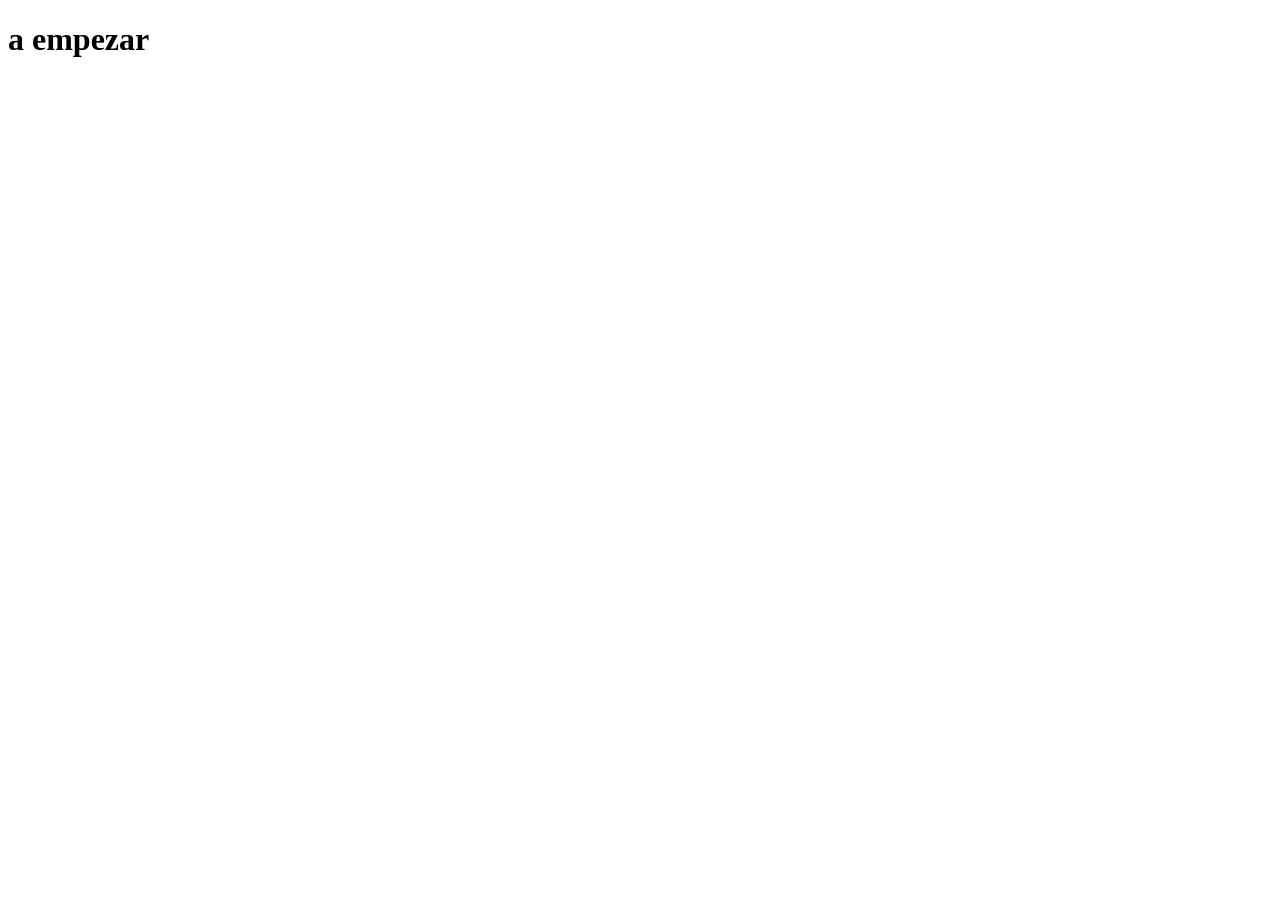
==== assets/index.html @ 40831f69 "first commit" ====
<!DOCTYPE html>
<html lang="en">
<head>
    <meta charset="UTF-8">
    <meta name="viewport" content="width=device-width, initial-scale=1.0">
    <title>pizzapolis bendita</title>
    <link rel="stylesheet" href="css/style.css">
</head>
<body>
    <h1>a empezar</h1>
    
</body>
</html>
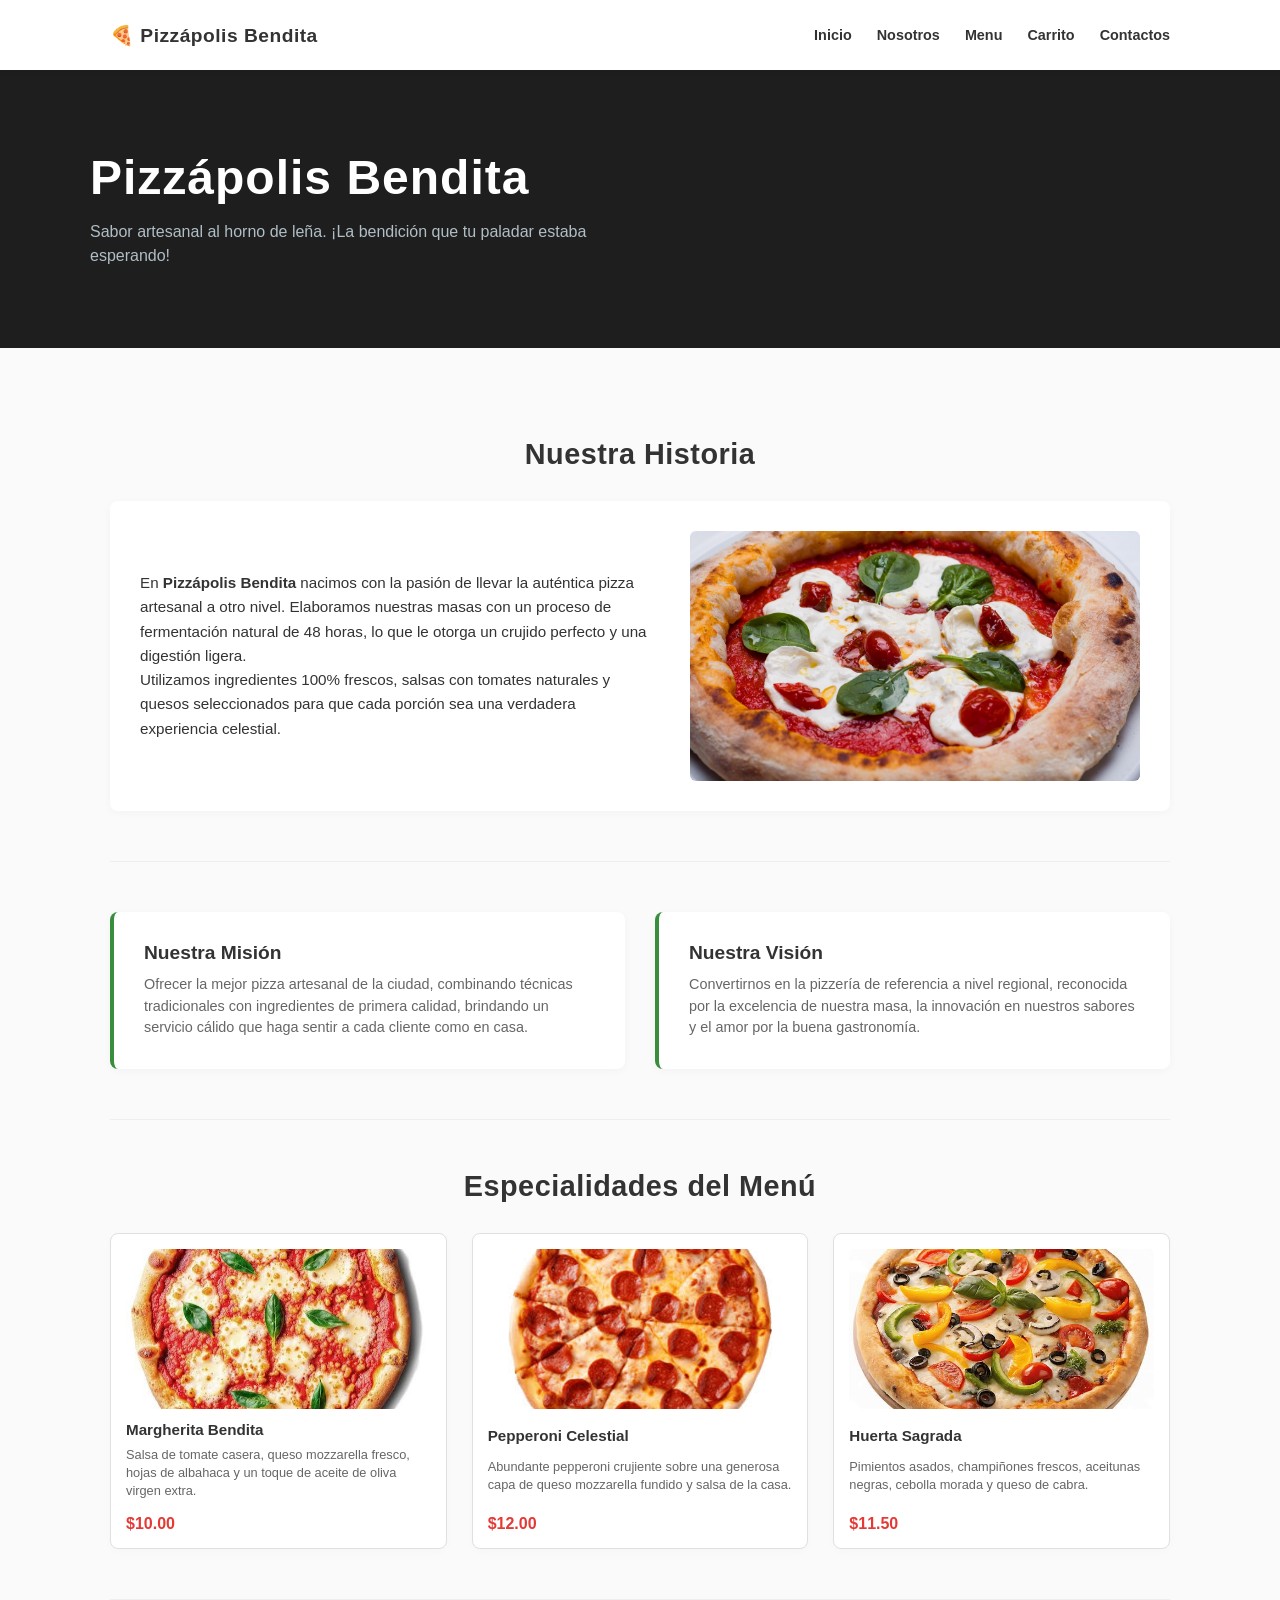
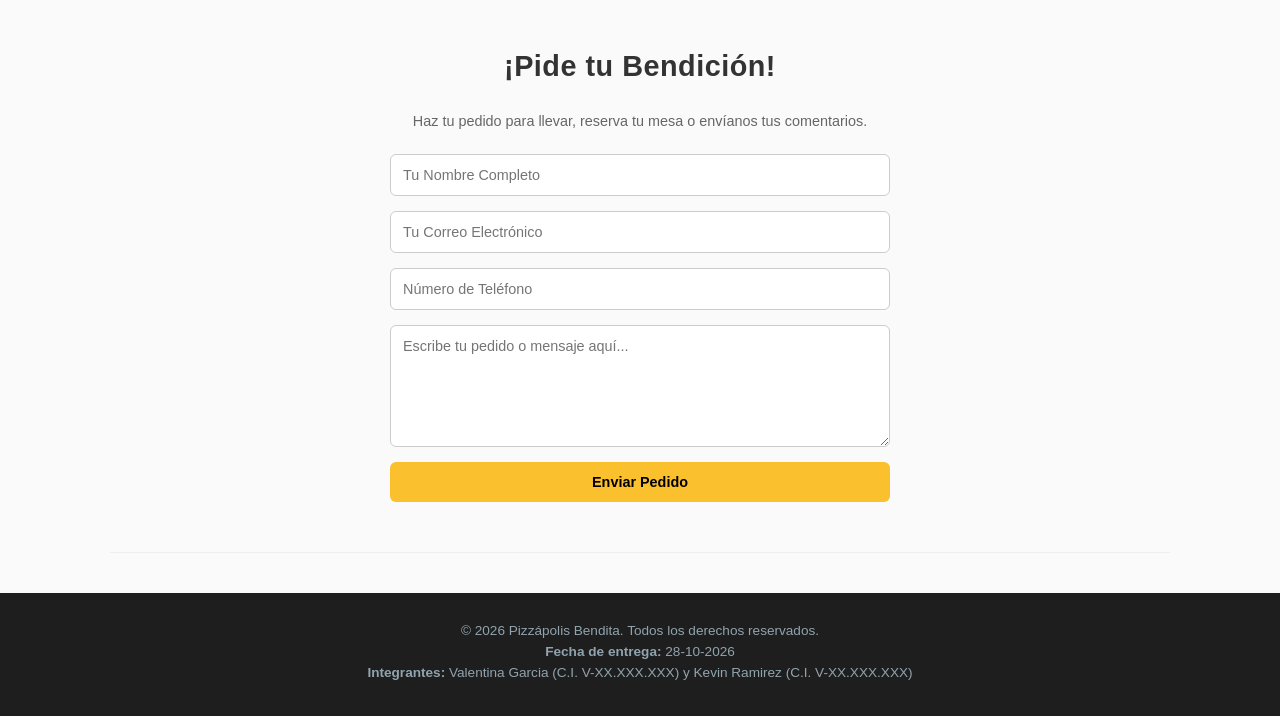
==== commit 0bd7d37d: "nuevos cambios" ====
--- a/assets/index.html
+++ b/assets/index.html
@@ -1,13 +1,111 @@
 <!DOCTYPE html>
-<html lang="en">
+<html lang="es">
 <head>
     <meta charset="UTF-8">
     <meta name="viewport" content="width=device-width, initial-scale=1.0">
-    <title>pizzapolis bendita</title>
+    <title>Pizzápolis Bendita</title>
     <link rel="stylesheet" href="css/style.css">
 </head>
 <body>
-    <h1>a empezar</h1>
-    
+
+    <!--Barra de Navegacion -->
+   <nav class="navbar">
+    <div class="contenedor-navbar">
+        <a href="#" class="logo">🍕 Pizzápolis Bendita </a>
+        <ul class="links-nav">
+            <li><a href="inicio">inicio</a></li>
+            <li><a href="nosotros">Nosotros</a></li>
+            <li><a href="menu">Menu</a></li>
+            <li><a href="carrito">carrito</a></li>
+            <li><a href="contactos">Contactos</a></li>
+        </ul>
+    </div>
+   </nav>
+
+   <!--cabecera-->
+   <header id="inicio" class="header">
+    <div class="contenido-heder">
+        <h1>Pizzápolis Bendita</h1>
+        <p>Sabor artesanal al horno de leña. ¡La bendición que tu paladar estaba esperando!</p>
+    </div>
+   </header>
+
+   <!-- Contenido Principal -->
+    <main class="contenedor-main">
+
+        <!-- 3) Sección Acerca de (Información de la empresa) -->
+        <section id="nosotros" class="seccion-nosotros">
+            <h2>Nuestra Historia</h2>
+            <div class="bloque-nosotros">
+                <div class="texto-nosotros">
+                    <p>En <strong>Pizzápolis Bendita</strong> nacimos con la pasión de llevar la auténtica pizza artesanal a otro nivel. Elaboramos nuestras masas con un proceso de fermentación natural de 48 horas, lo que le otorga un crujido perfecto y una digestión ligera.</p>
+                    <p>Utilizamos ingredientes 100% frescos, salsas con tomates naturales y quesos seleccionados para que cada porción sea una verdadera experiencia celestial.</p>
+                </div>
+                <img src="img/Pizza completa.jpeg" alt="Horno artesanal de Pizzápolis Bendita">
+            </div>
+        </section>
+
+        <!-- 4) Sección Visión y Misión -->
+        <section id="mision-vision" class="seccion-mision-vision">
+            <div class="mision">
+                <h3>Nuestra Misión</h3>
+                <p>Ofrecer la mejor pizza artesanal de la ciudad, combinando técnicas tradicionales con ingredientes de primera calidad, brindando un servicio cálido que haga sentir a cada cliente como en casa.</p>
+            </div>
+            <div class="vision">
+                <h3>Nuestra Visión</h3>
+                <p>Convertirnos en la pizzería de referencia a nivel regional, reconocida por la excelencia de nuestra masa, la innovación en nuestros sabores y el amor por la buena gastronomía.</p>
+            </div>
+        </section>
+
+        <!-- 5) Sección de Servicios / Productos (Menú) -->
+        <section id="menu" class="seccion-servicios">
+            <h2>Especialidades del Menú</h2>
+            <div class="grid-servicios">
+                <div class="servicio">
+                    <img src="img/margarita.jpg" alt="Pizza Margarita Bendita">
+                    <h4>Margherita Bendita</h4>
+                    <p>Salsa de tomate casera, queso mozzarella fresco, hojas de albahaca y un toque de aceite de oliva virgen extra.</p>
+                    <span class="precio">$10.00</span>
+                </div>
+                <div class="servicio">
+                    <img src="img/peperoni.jpg" alt="Pizza Pepperoni Celestial">
+                    <h4>Pepperoni Celestial</h4>
+                    <p>Abundante pepperoni crujiente sobre una generosa capa de queso mozzarella fundido y salsa de la casa.</p>
+                    <span class="precio">$12.00</span>
+                </div>
+                <div class="servicio">
+                    <img src="img/vegetariana.jpg" alt="Pizza Huerta Sagrada">
+                    <h4>Huerta Sagrada</h4>
+                    <p>Pimientos asados, champiñones frescos, aceitunas negras, cebolla morada y queso de cabra.</p>
+                    <span class="precio">$11.50</span>
+                </div>
+            </div>
+        </section>
+
+        <!-- 6) Apartado de Contacto -->
+        <section id="contacto" class="seccion-contacto">
+            <h2>¡Pide tu Bendición!</h2>
+            <p>Haz tu pedido para llevar, reserva tu mesa o envíanos tus comentarios.</p>
+            <form>
+                <input type="text" placeholder="Tu Nombre Completo" required>
+                <input type="email" placeholder="Tu Correo Electrónico" required>
+                <input type="tel" placeholder="Número de Teléfono" required>
+                <textarea placeholder="Escribe tu pedido o mensaje aquí..." rows="6" required></textarea>
+                <button type="submit" class="boton">Enviar Pedido</button>
+            </form>
+        </section>
+
+    </main>
+
+    <!-- 7) Pie de Página -->
+    <footer class="pie-pagina">
+        <div class="contenedor">
+            <p>&copy; 2026 Pizzápolis Bendita. Todos los derechos reservados.</p>
+            <p><strong>Fecha de entrega:</strong> 28-10-2026</p>
+            <p><strong>Integrantes:</strong> Valentina Garcia (C.I. V-XX.XXX.XXX) y Kevin Ramirez (C.I. V-XX.XXX.XXX)</p>
+        </div>
+    </footer>
+
+
 </body>
-</html>+</html>
--- a/assets/css/style.css
+++ b/assets/css/style.css
@@ -0,0 +1,356 @@
+/* ==========================================
+   1. VARIABLES Y CONFIGURACIÓN GLOBAL
+   ========================================== */
+:root {
+    --leafy-green: #388E3C;      /* Verde vibrante para detalles/botones */
+    --vibrant-red: #E53935;      /* Rojo tomate estilo pizza */
+    --yellow-bell: #FBC02D;      /* Amarillo dorado / pimiento */
+    --slate-grey: #607D8B;       /* Gris pizarra para textos secundarios o fondos */
+    --bg-dark: #1E1E1E;          /* Fondo oscuro del header */
+    --text-color: #333333;       /* Color de texto general */
+    --font-family: 'Segoe UI', Tahoma, Geneva, Verdana, sans-serif;
+}
+
+/* Reseteo general para eliminar márgenes por defecto y uninear tamaños */
+* {
+    margin: 0;
+    padding: 0;
+    box-sizing: border-box;
+}
+
+html {
+    scroll-behavior: smooth; /* Hace que al hacer clic en el menú baje de forma suave */
+    font-family: var(--font-family);
+    color: var(--text-color);
+    background-color: #FAFAFA;
+}
+
+/* Contenedor genérico para centrar el contenido de la página */
+.contenedor {
+    max-width: 1100px;
+    margin: 0 auto;
+    padding: 0 20px;
+}
+
+a {
+    text-decoration: none;
+    color: inherit;
+}
+
+ul {
+    list-style: none;
+}
+
+/* ==========================================
+   2. BARRA DE NAVEGACIÓN (NAVBAR)
+   ========================================== */
+.navbar {
+    background-color: #FFFFFF;
+    height: 70px;
+    position: fixed; /* Mantiene la barra fija arriba al hacer scroll */
+    top: 0;
+    width: 100%;
+    z-index: 1000;
+    box-shadow: 0 2px 5px rgba(0,0,0,0.05);
+    display: flex;
+    align-items: center;
+}
+
+.contenedor-navbar {
+    display: flex;
+    justify-content: space-between;
+    align-items: center;
+    width: 100%;
+    max-width: 1100px;
+    margin: 0 auto;
+    padding: 0 20px;
+}
+
+.logo {
+    font-size: 1.2rem;
+    font-weight: 800;
+    color: var(--text-color);
+    letter-spacing: 0.5px;
+}
+
+.links-nav {
+    display: flex;
+    gap: 25px;
+    font-size: 0.9rem;
+    font-weight: 600;
+    text-transform: capitalize;
+}
+
+.links-nav a:hover {
+    color: var(--vibrant-red); /* Cambia de color al pasar el mouse */
+    transition: color 0.3s ease;
+}
+
+
+/* ==========================================
+   3. CABECERA (HEADER / HERO SECTION)
+   ========================================== */
+.header {
+    background-color: var(--bg-dark); /* Fondo oscuro elegante como en la referencia */
+    color: #FFFFFF;
+    margin-top: 70px; /* Espacio para que no lo tape el navbar fijo */
+    padding: 80px 20px;
+    text-align: left;
+}
+
+.contenido-heder {
+    max-width: 1100px;
+    margin: 0 auto;
+}
+
+.header h1 {
+    font-size: 3rem;
+    font-weight: 800;
+    margin-bottom: 15px;
+    letter-spacing: 1px;
+}
+
+.header p {
+    font-size: 1rem;
+    color: #B0BEC5;
+    max-width: 500px;
+    line-height: 1.5;
+}
+
+
+/* ==========================================
+   4. CONTENIDO PRINCIPAL Y SECCIONES
+   ========================================== */
+.contenedor-main {
+    max-width: 1100px;
+    margin: 0 auto;
+    padding: 40px 20px;
+}
+
+section {
+    padding: 50px 0;
+    border-bottom: 1px solid #EEEEEE;
+}
+
+h2 {
+    font-size: 1.8rem;
+    font-weight: 800;
+    text-align: center;
+    margin-bottom: 30px;
+    color: var(--text-color);
+    letter-spacing: 0.5px;
+}
+
+
+/* --- Sección Nosotros --- */
+.bloque-nosotros {
+    display: flex;
+    align-items: center;
+    gap: 40px;
+    background: #FFFFFF;
+    padding: 30px;
+    border-radius: 8px;
+    box-shadow: 0 2px 10px rgba(0,0,0,0.03);
+}
+
+.texto-nosotros {
+    flex: 1;
+    font-size: 0.95rem;
+    line-height: 1.6;
+}
+
+.bloque-nosotros img {
+    flex: 1;
+    max-width: 450px;
+    height: 250px;
+    object-fit: cover;
+    border-radius: 6px;
+}
+
+
+/* --- Sección Misión y Visión --- */
+.seccion-mision-vision {
+    display: flex;
+    gap: 30px;
+}
+
+.mision, .vision {
+    flex: 1;
+    background-color: #FFFFFF;
+    padding: 30px;
+    border-radius: 8px;
+    border-left: 4px solid var(--leafy-green); /* Línea verde decorativa al lado */
+    box-shadow: 0 2px 10px rgba(0,0,0,0.03);
+}
+
+.mision h3, .vision h3 {
+    font-size: 1.2rem;
+    margin-bottom: 10px;
+    color: var(--text-color);
+}
+
+.mision p, .vision p {
+    font-size: 0.9rem;
+    color: #666666;
+    line-height: 1.5;
+}
+
+
+/* ==========================================
+   5. SECCIÓN DE SERVICIOS / MENÚ (TARJETAS)
+   ========================================== */
+.grid-servicios {
+    display: grid;
+    grid-template-columns: repeat(3, 1fr); /* Crea 3 columnas iguales */
+    gap: 25px;
+}
+
+.servicio {
+    background-color: #FFFFFF;
+    border: 1px solid #E0E0E0;
+    border-radius: 8px;
+    padding: 15px;
+    text-align: left;
+    display: flex;
+    flex-direction: column;
+    justify-content: space-between;
+    box-shadow: 0 2px 8px rgba(0,0,0,0.02);
+}
+
+.servicio img {
+    width: 100%;
+    height: 160px;
+    object-fit: cover;
+    border-radius: 6px;
+    margin-bottom: 12px;
+}
+
+.servicio h4 {
+    font-size: 0.95rem;
+    font-weight: 700;
+    margin-bottom: 8px;
+}
+
+.servicio p {
+    font-size: 0.8rem;
+    color: #666;
+    margin-bottom: 15px;
+    line-height: 1.4;
+}
+
+.precio {
+    font-size: 1rem;
+    font-weight: 800;
+    color: var(--vibrant-red);
+}
+
+
+/* ==========================================
+   6. APARTADO DE CONTACTO (FORMULARIO)
+   ========================================== */
+.seccion-contacto {
+    text-align: center;
+}
+
+.seccion-contacto p {
+    font-size: 0.9rem;
+    color: #666;
+    margin-bottom: 25px;
+}
+
+.seccion-contacto form {
+    max-width: 500px;
+    margin: 0 auto;
+    display: flex;
+    flex-direction: column;
+    gap: 15px;
+}
+
+.seccion-contacto input,
+.seccion-contacto textarea {
+    padding: 12px;
+    border: 1px solid #CCCCCC;
+    border-radius: 6px;
+    font-family: inherit;
+    font-size: 0.9rem;
+}
+
+.seccion-contacto input:focus,
+.seccion-contacto textarea:focus {
+    outline: none;
+    border-color: var(--yellow-bell); /* Resalta el borde al hacer clic */
+}
+
+/* Botón con estilo de la paleta (Amarillo Pimiento) */
+.boton {
+    background-color: var(--yellow-bell);
+    color: #000000;
+    padding: 12px;
+    border: none;
+    border-radius: 6px;
+    font-weight: 700;
+    font-size: 0.9rem;
+    cursor: pointer;
+    transition: opacity 0.2s ease;
+}
+
+.boton:hover {
+    opacity: 0.85;
+}
+
+
+/* ==========================================
+   7. PIE DE PÁGINA (FOOTER)
+   ========================================== */
+.pie-pagina {
+    background-color: var(--bg-dark);
+    color: #90A4AE;
+    text-align: center;
+    padding: 30px 20px;
+    font-size: 0.85rem;
+}
+
+.pie-pagina p {
+    margin-bottom: 6px;
+}
+
+
+/* ==========================================
+   8. DISEÑO RESPONSIVO (MEDIA QUERIES)
+   ========================================== */
+
+/* Para tablets y pantallas medianas (menor a 900px) */
+@media (max-width: 900px) {
+    .bloque-nosotros {
+        flex-direction: column;
+        text-align: center;
+    }
+
+    .bloque-nosotros img {
+        width: 100%;
+        max-width: 100%;
+    }
+
+    .seccion-mision-vision {
+        flex-direction: column;
+    }
+
+    .grid-servicios {
+        grid-template-columns: repeat(2, 1fr); /* Pasa de 3 a 2 columnas en el menú */
+    }
+}
+
+/* Para teléfonos móviles (menor a 600px) */
+@media (max-width: 600px) {
+    .links-nav {
+        display: none; /* Oculta los enlaces en pantallas muy pequeñas para mantener limpieza */
+    }
+
+    .header h1 {
+        font-size: 2.2rem;
+    }
+
+    .grid-servicios {
+        grid-template-columns: 1fr; /* Pasa el menú a 1 sola columna vertical */
+    }
+}
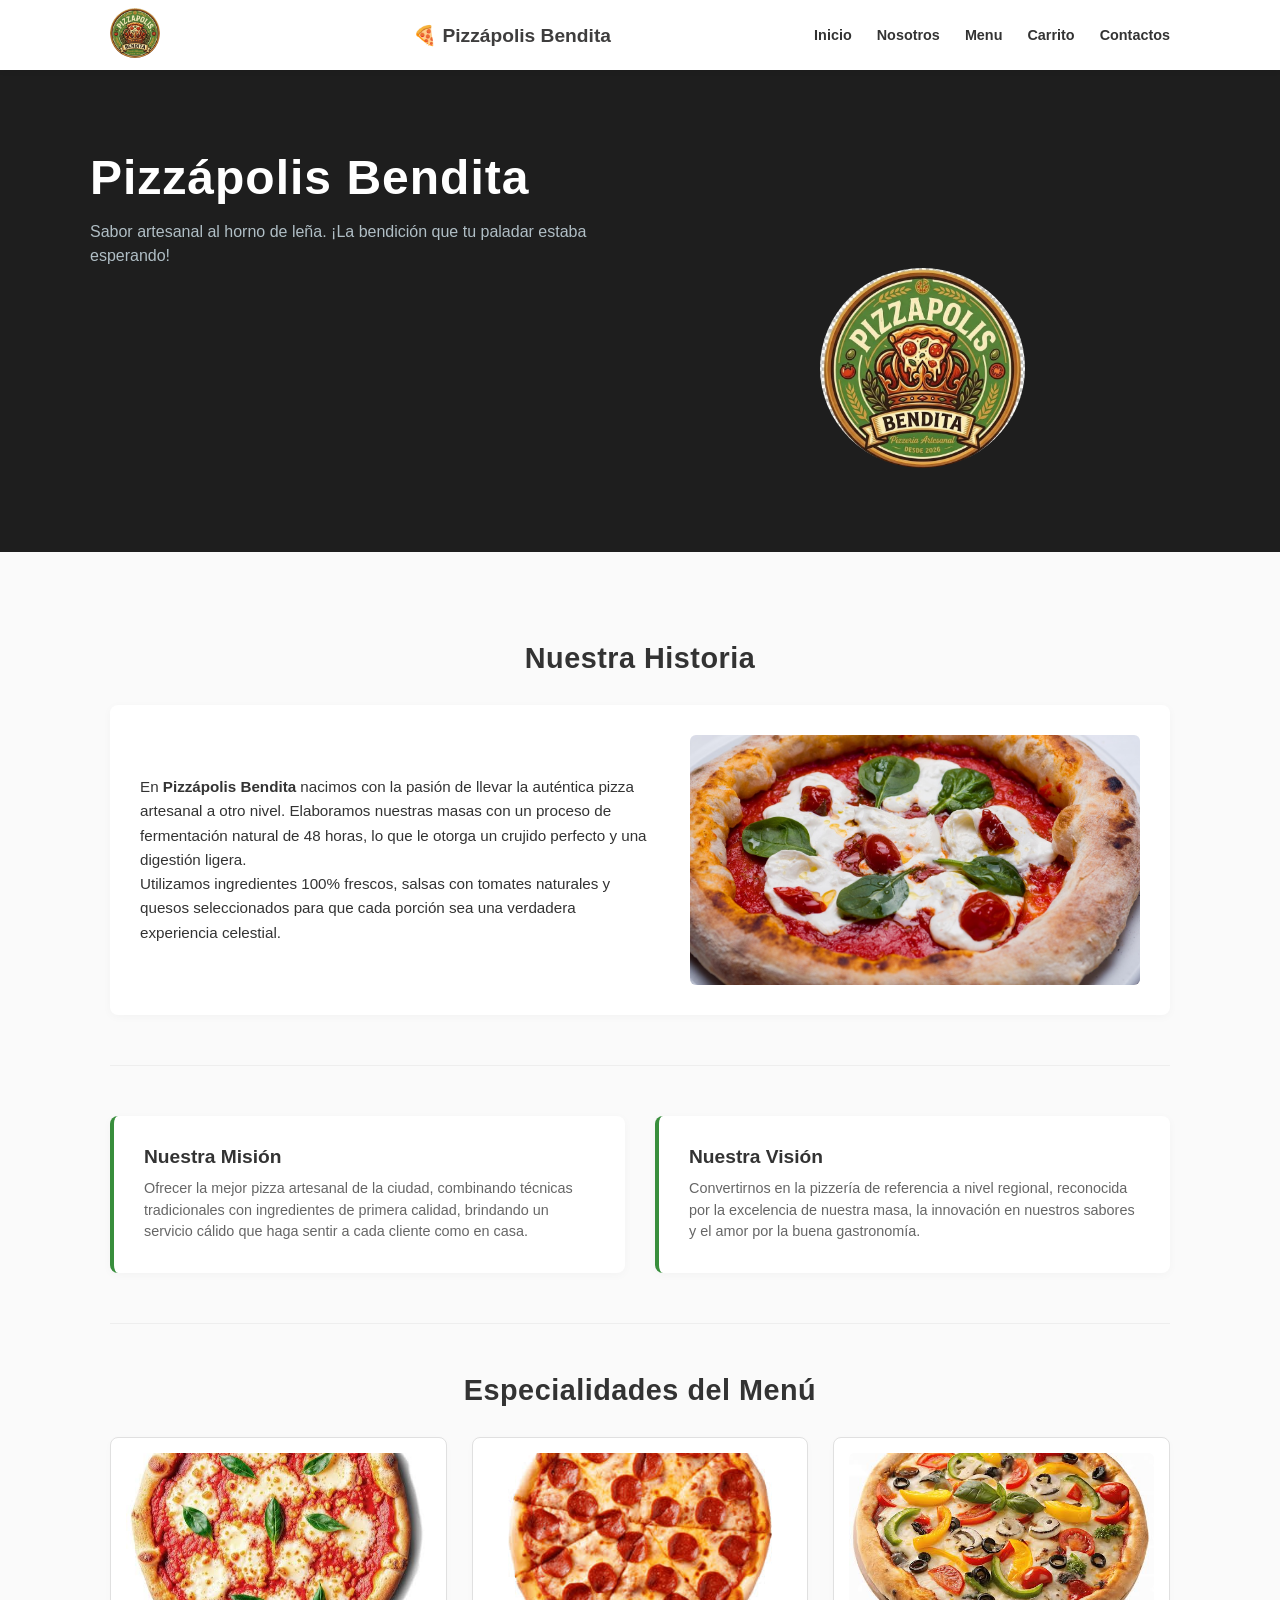
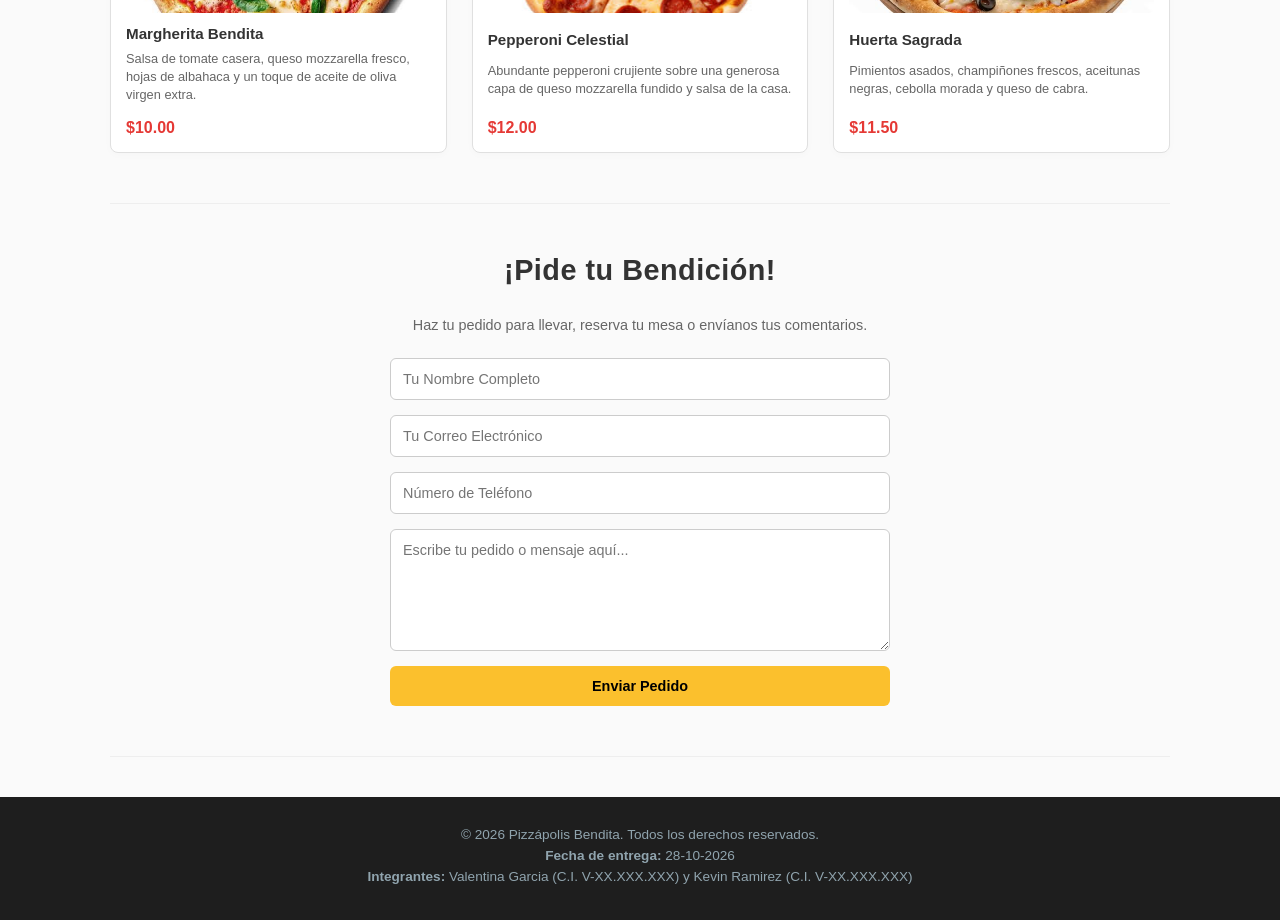
==== commit cd7fc3b7: "logos" ====
--- a/assets/index.html
+++ b/assets/index.html
@@ -11,7 +11,10 @@
     <!--Barra de Navegacion -->
    <nav class="navbar">
     <div class="contenedor-navbar">
-        <a href="#" class="logo">🍕 Pizzápolis Bendita </a>
+        <a href="index.html" class="logoimg">
+            <img src="img/logo.jpeg" alt="logo">
+        </a>
+        <span class="brand-title">🍕 Pizzápolis Bendita </span>
         <ul class="links-nav">
             <li><a href="inicio">inicio</a></li>
             <li><a href="nosotros">Nosotros</a></li>
@@ -27,6 +30,9 @@
     <div class="contenido-heder">
         <h1>Pizzápolis Bendita</h1>
         <p>Sabor artesanal al horno de leña. ¡La bendición que tu paladar estaba esperando!</p>
+    </div>
+    <div class="logo-header">
+        <img src="img/logo.jpeg" alt="logo">
     </div>
    </header>
 
--- a/assets/css/style.css
+++ b/assets/css/style.css
@@ -37,6 +37,10 @@
     color: inherit;
 }
 
+a:hover {
+    transform: scale(1.1);
+}
+
 ul {
     list-style: none;
 }
@@ -54,6 +58,24 @@
     box-shadow: 0 2px 5px rgba(0,0,0,0.05);
     display: flex;
     align-items: center;
+    gap: 8px;
+    padding: 10px 20px;
+    justify-content: flex-start;
+}
+
+.logoimg img {
+    width: 50px;
+    height: 50px;
+    object-fit: cover;
+    border-radius: 50%;
+}
+
+.brand-title {
+    color: rgb(62, 61, 61);
+    font-family: sans-serif;
+    font-size: 1.2rem;
+    font-weight: bold;
+    margin-left: 50px;
 }
 
 .contenedor-navbar {
@@ -67,6 +89,7 @@
 }
 
 .logo {
+
     font-size: 1.2rem;
     font-weight: 800;
     color: var(--text-color);
@@ -84,6 +107,7 @@
 .links-nav a:hover {
     color: var(--vibrant-red); /* Cambia de color al pasar el mouse */
     transition: color 0.3s ease;
+    transform: scale(1.1);
 }
 
 
@@ -115,6 +139,16 @@
     color: #B0BEC5;
     max-width: 500px;
     line-height: 1.5;
+}
+
+.logo-header img {
+        flex: 1;
+    max-width: 450px;
+    height: 200px;
+    object-fit: cover;
+    border-radius: 50%;
+    margin-left: 800px;
+    
 }
 
 
@@ -153,6 +187,10 @@
     box-shadow: 0 2px 10px rgba(0,0,0,0.03);
 }
 
+.bloque-nosotros:hover {
+    transform: scale(1.1);
+}
+
 .texto-nosotros {
     flex: 1;
     font-size: 0.95rem;
@@ -172,6 +210,12 @@
 .seccion-mision-vision {
     display: flex;
     gap: 30px;
+}
+.mision:hover {
+    transform: scale(1.1);
+}
+.vision:hover{
+    transform: scale(1.1);
 }
 
 .mision, .vision {
@@ -217,6 +261,9 @@
     box-shadow: 0 2px 8px rgba(0,0,0,0.02);
 }
 
+.servicio:hover {
+    transform: scale(1.1);
+}
 .servicio img {
     width: 100%;
     height: 160px;
@@ -296,6 +343,7 @@
 
 .boton:hover {
     opacity: 0.85;
+    transform: scale(1.1);
 }
 
 
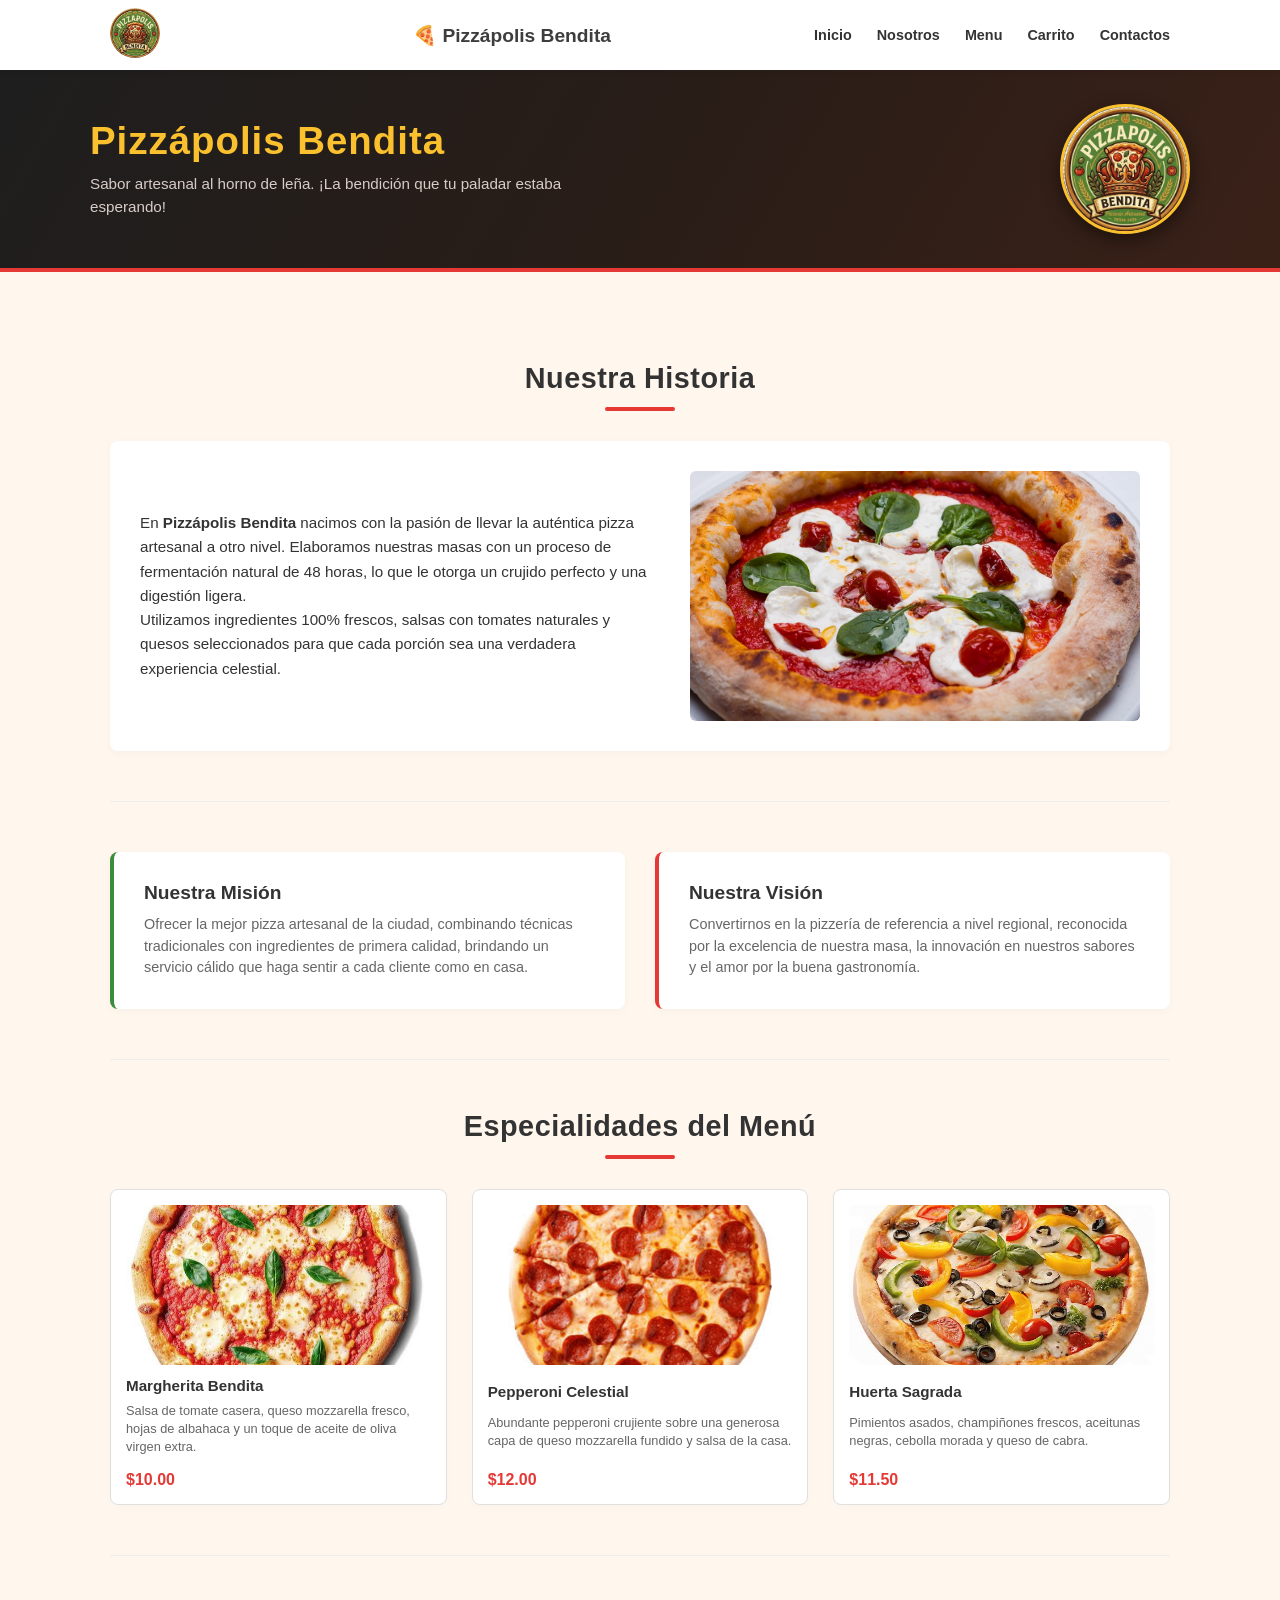
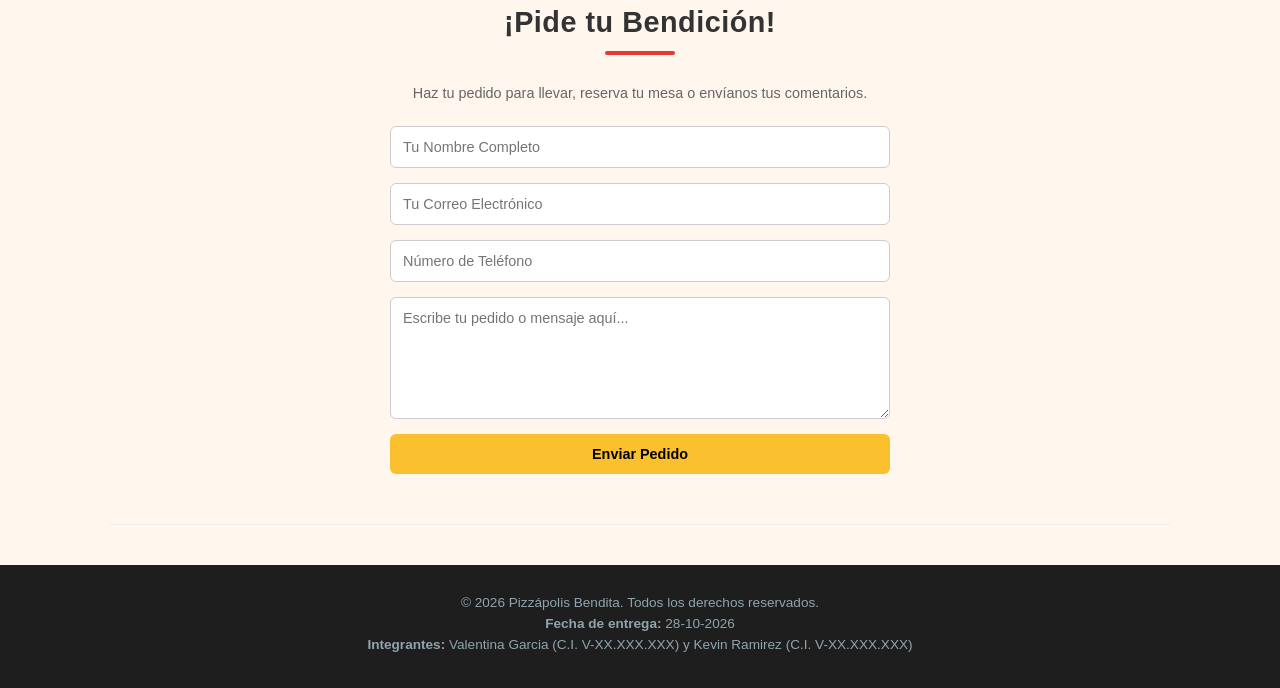
==== commit 0e5c1993: "nuevos cambios" ====
--- a/assets/index.html
+++ b/assets/index.html
@@ -27,12 +27,14 @@
 
    <!--cabecera-->
    <header id="inicio" class="header">
-    <div class="contenido-heder">
-        <h1>Pizzápolis Bendita</h1>
-        <p>Sabor artesanal al horno de leña. ¡La bendición que tu paladar estaba esperando!</p>
-    </div>
-    <div class="logo-header">
-        <img src="img/logo.jpeg" alt="logo">
+    <div class="contenedor-header">
+        <div class="contenido-heder">
+            <h1>Pizzápolis Bendita</h1>
+            <p>Sabor artesanal al horno de leña. ¡La bendición que tu paladar estaba esperando!</p>
+        </div>
+        <div class="logo-header">
+            <img src="img/logo.jpeg" alt="logo">
+        </div>
     </div>
    </header>
 
--- a/assets/css/style.css
+++ b/assets/css/style.css
@@ -22,7 +22,7 @@
     scroll-behavior: smooth; /* Hace que al hacer clic en el menú baje de forma suave */
     font-family: var(--font-family);
     color: var(--text-color);
-    background-color: #FAFAFA;
+    background-color: #FFF6EE; /* Crema cálido: evita el blanco plano sin saturar */
 }
 
 /* Contenedor genérico para centrar el contenido de la página */
@@ -114,41 +114,57 @@
 /* ==========================================
    3. CABECERA (HEADER / HERO SECTION)
    ========================================== */
+/* Franja compacta: fondo oscuro con degradado cálido + línea de acento */
 .header {
-    background-color: var(--bg-dark); /* Fondo oscuro elegante como en la referencia */
+    background: linear-gradient(120deg, #1E1E1E 0%, #2A1D17 55%, #3A2118 100%);
     color: #FFFFFF;
     margin-top: 70px; /* Espacio para que no lo tape el navbar fijo */
-    padding: 80px 20px;
-    text-align: left;
-}
-
-.contenido-heder {
+    padding: 24px 20px;
+    border-bottom: 4px solid var(--vibrant-red);
+}
+
+/* Contenedor interno: texto a la izquierda, logo a la derecha */
+.contenedor-header {
     max-width: 1100px;
     margin: 0 auto;
+    min-height: 150px;
+    display: flex;
+    align-items: center;
+    justify-content: space-between;
+    gap: 40px;
+}
+
+.contenido-heder {
+    max-width: 620px;
 }
 
 .header h1 {
-    font-size: 3rem;
+    font-size: 2.4rem;
     font-weight: 800;
-    margin-bottom: 15px;
+    margin-bottom: 10px;
     letter-spacing: 1px;
+    color: var(--yellow-bell); /* Acento de color dentro de la franja oscura */
 }
 
 .header p {
-    font-size: 1rem;
-    color: #B0BEC5;
+    font-size: 0.95rem;
+    color: #D7CCC8;
     max-width: 500px;
     line-height: 1.5;
 }
 
+.logo-header {
+    flex-shrink: 0;
+}
+
 .logo-header img {
-        flex: 1;
-    max-width: 450px;
-    height: 200px;
+    display: block;
+    width: 130px;
+    height: 130px;
     object-fit: cover;
     border-radius: 50%;
-    margin-left: 800px;
-    
+    border: 3px solid var(--yellow-bell);
+    box-shadow: 0 6px 18px rgba(0, 0, 0, 0.45);
 }
 
 
@@ -175,6 +191,17 @@
     letter-spacing: 0.5px;
 }
 
+/* Pequeña línea de acento bajo los títulos de sección */
+h2::after {
+    content: "";
+    display: block;
+    width: 70px;
+    height: 4px;
+    margin: 12px auto 0;
+    border-radius: 2px;
+    background-color: var(--vibrant-red);
+}
+
 
 /* --- Sección Nosotros --- */
 .bloque-nosotros {
@@ -225,6 +252,10 @@
     border-radius: 8px;
     border-left: 4px solid var(--leafy-green); /* Línea verde decorativa al lado */
     box-shadow: 0 2px 10px rgba(0,0,0,0.03);
+}
+
+.vision {
+    border-left-color: var(--vibrant-red); /* Alterna el acento para dar más color */
 }
 
 .mision h3, .vision h3 {
@@ -369,6 +400,27 @@
 
 /* Para tablets y pantallas medianas (menor a 900px) */
 @media (max-width: 900px) {
+    /* La franja oscura apila texto y logo para no romper en pantallas menores */
+    .contenedor-header {
+        flex-direction: column;
+        text-align: center;
+        gap: 18px;
+        min-height: auto;
+    }
+
+    .contenido-heder {
+        max-width: 100%;
+    }
+
+    .header p {
+        margin: 0 auto;
+    }
+
+    .logo-header img {
+        width: 105px;
+        height: 105px;
+    }
+
     .bloque-nosotros {
         flex-direction: column;
         text-align: center;
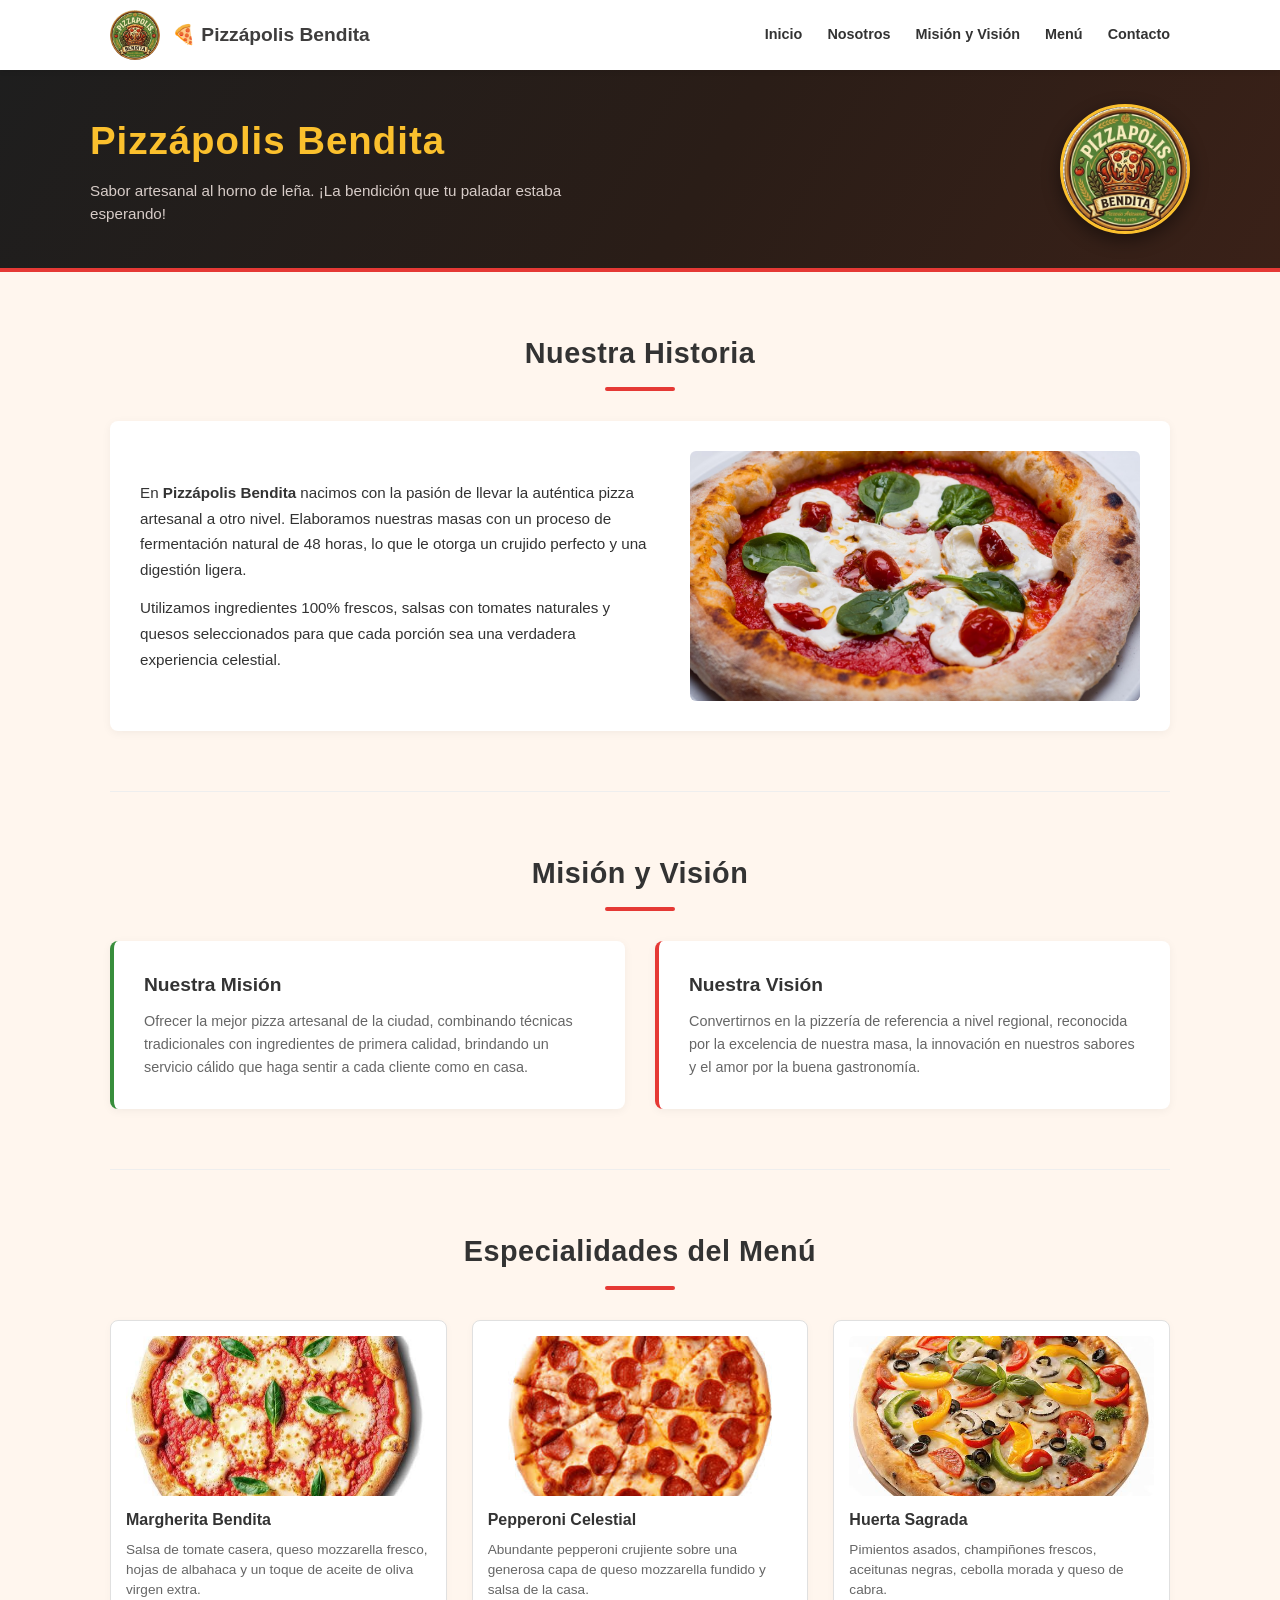
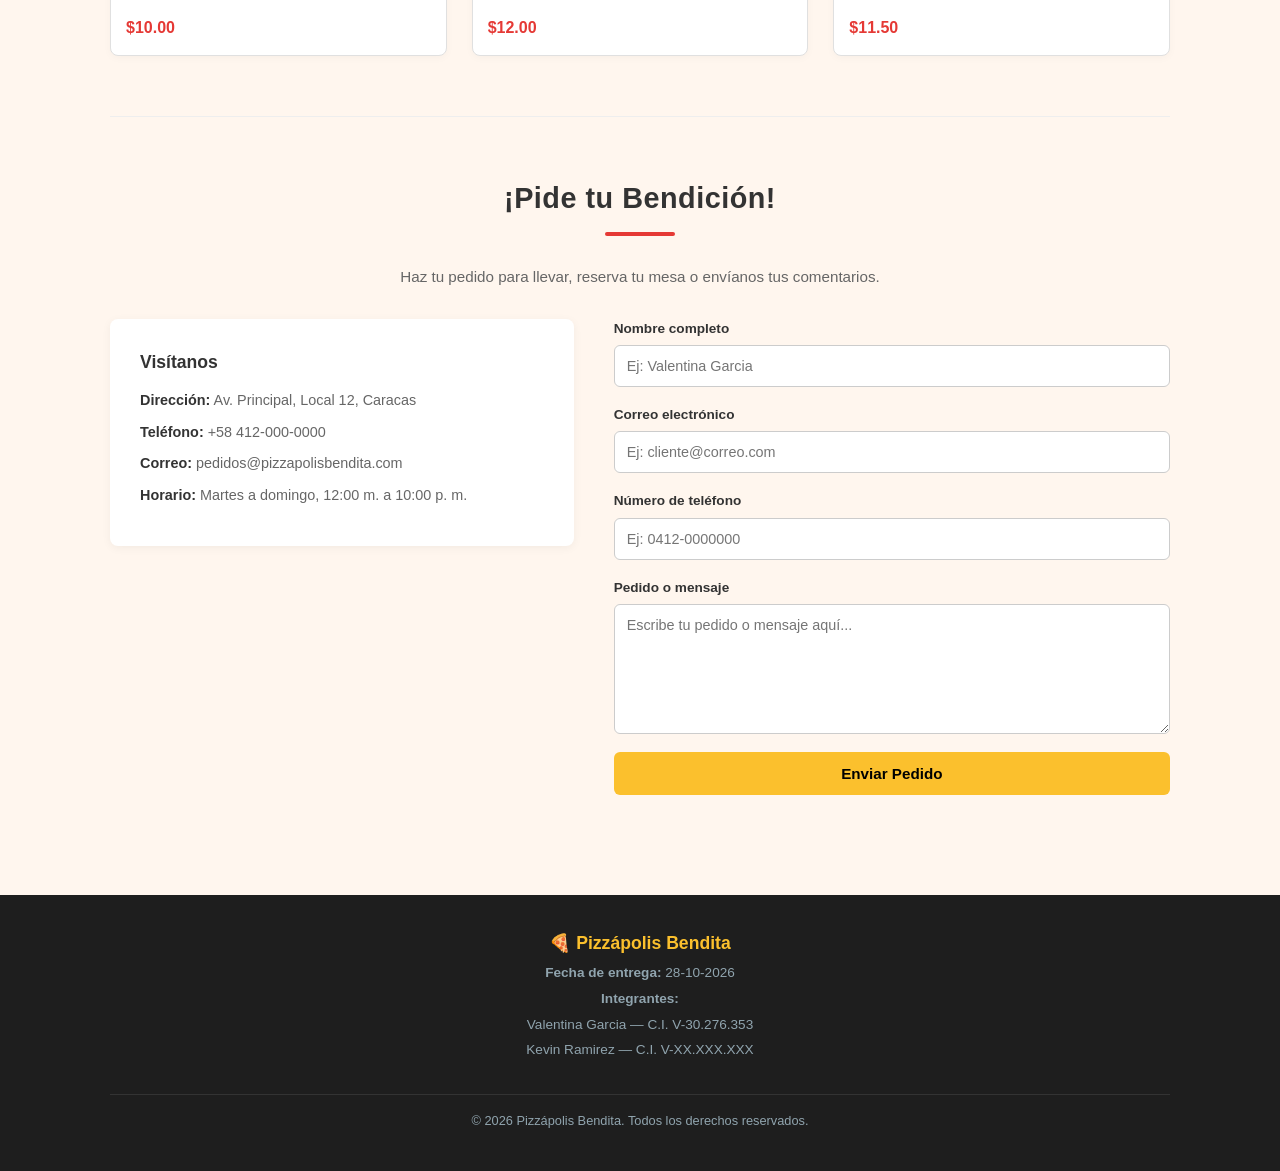
==== commit 792057f3: "Cambios recientes n1" ====
--- a/assets/index.html
+++ b/assets/index.html
@@ -3,117 +3,177 @@
 <head>
     <meta charset="UTF-8">
     <meta name="viewport" content="width=device-width, initial-scale=1.0">
-    <title>Pizzápolis Bendita</title>
+    <meta name="description" content="Pizzápolis Bendita: pizza artesanal al horno de leña con masa de fermentación natural de 48 horas.">
+    <title>Pizzápolis Bendita — Pizza artesanal al horno de leña</title>
     <link rel="stylesheet" href="css/style.css">
 </head>
 <body>
 
-    <!--Barra de Navegacion -->
-   <nav class="navbar">
-    <div class="contenedor-navbar">
-        <a href="index.html" class="logoimg">
-            <img src="img/logo.jpeg" alt="logo">
-        </a>
-        <span class="brand-title">🍕 Pizzápolis Bendita </span>
-        <ul class="links-nav">
-            <li><a href="inicio">inicio</a></li>
-            <li><a href="nosotros">Nosotros</a></li>
-            <li><a href="menu">Menu</a></li>
-            <li><a href="carrito">carrito</a></li>
-            <li><a href="contactos">Contactos</a></li>
-        </ul>
-    </div>
-   </nav>
+    <nav class="navbar">
+        <div class="contenedor-navbar">
 
-   <!--cabecera-->
-   <header id="inicio" class="header">
-    <div class="contenedor-header">
-        <div class="contenido-heder">
-            <h1>Pizzápolis Bendita</h1>
-            <p>Sabor artesanal al horno de leña. ¡La bendición que tu paladar estaba esperando!</p>
+            <div class="marca">
+                <a href="#inicio" class="logoimg" aria-label="Volver al inicio de la página">
+                    <img src="img/logo.jpeg" alt="Logo de Pizzápolis Bendita">
+                </a>
+                <span class="brand-title">🍕 Pizzápolis Bendita</span>
+            </div>
+
+            <input type="checkbox" id="menu-toggle" class="menu-toggle" aria-label="Abrir o cerrar el menú">
+
+            <label for="menu-toggle" class="menu-hamburguesa">
+                <span></span>
+                <span></span>
+                <span></span>
+            </label>
+
+            <ul class="links-nav">
+                <li><a href="#inicio">Inicio</a></li>
+                <li><a href="#nosotros">Nosotros</a></li>
+                <li><a href="#mision-vision">Misión y Visión</a></li>
+                <li><a href="#menu">Menú</a></li>
+                <li><a href="#contacto">Contacto</a></li>
+            </ul>
+
         </div>
-        <div class="logo-header">
-            <img src="img/logo.jpeg" alt="logo">
+    </nav>
+
+    <header id="inicio" class="header">
+        <div class="contenedor-header">
+
+            <div class="contenido-header">
+                <h1>Pizzápolis Bendita</h1>
+                <p>Sabor artesanal al horno de leña. ¡La bendición que tu paladar estaba esperando!</p>
+            </div>
+
+            <div class="logo-header">
+                <img src="img/logo.jpeg" alt="Logo de Pizzápolis Bendita">
+            </div>
+
         </div>
-    </div>
-   </header>
+    </header>
 
-   <!-- Contenido Principal -->
     <main class="contenedor-main">
 
-        <!-- 3) Sección Acerca de (Información de la empresa) -->
-        <section id="nosotros" class="seccion-nosotros">
+        <section id="nosotros">
             <h2>Nuestra Historia</h2>
+
             <div class="bloque-nosotros">
                 <div class="texto-nosotros">
                     <p>En <strong>Pizzápolis Bendita</strong> nacimos con la pasión de llevar la auténtica pizza artesanal a otro nivel. Elaboramos nuestras masas con un proceso de fermentación natural de 48 horas, lo que le otorga un crujido perfecto y una digestión ligera.</p>
                     <p>Utilizamos ingredientes 100% frescos, salsas con tomates naturales y quesos seleccionados para que cada porción sea una verdadera experiencia celestial.</p>
                 </div>
-                <img src="img/Pizza completa.jpeg" alt="Horno artesanal de Pizzápolis Bendita">
+                <img src="img/Pizza completa.jpeg" alt="Pizza completa recién salida del horno de leña">
             </div>
         </section>
 
-        <!-- 4) Sección Visión y Misión -->
-        <section id="mision-vision" class="seccion-mision-vision">
-            <div class="mision">
-                <h3>Nuestra Misión</h3>
-                <p>Ofrecer la mejor pizza artesanal de la ciudad, combinando técnicas tradicionales con ingredientes de primera calidad, brindando un servicio cálido que haga sentir a cada cliente como en casa.</p>
-            </div>
-            <div class="vision">
-                <h3>Nuestra Visión</h3>
-                <p>Convertirnos en la pizzería de referencia a nivel regional, reconocida por la excelencia de nuestra masa, la innovación en nuestros sabores y el amor por la buena gastronomía.</p>
-            </div>
-        </section>
+        <section id="mision-vision">
+            <h2>Misión y Visión</h2>
 
-        <!-- 5) Sección de Servicios / Productos (Menú) -->
-        <section id="menu" class="seccion-servicios">
-            <h2>Especialidades del Menú</h2>
-            <div class="grid-servicios">
-                <div class="servicio">
-                    <img src="img/margarita.jpg" alt="Pizza Margarita Bendita">
-                    <h4>Margherita Bendita</h4>
-                    <p>Salsa de tomate casera, queso mozzarella fresco, hojas de albahaca y un toque de aceite de oliva virgen extra.</p>
-                    <span class="precio">$10.00</span>
+            <div class="bloque-mision-vision">
+                <div class="mision">
+                    <h3>Nuestra Misión</h3>
+                    <p>Ofrecer la mejor pizza artesanal de la ciudad, combinando técnicas tradicionales con ingredientes de primera calidad, brindando un servicio cálido que haga sentir a cada cliente como en casa.</p>
                 </div>
-                <div class="servicio">
-                    <img src="img/peperoni.jpg" alt="Pizza Pepperoni Celestial">
-                    <h4>Pepperoni Celestial</h4>
-                    <p>Abundante pepperoni crujiente sobre una generosa capa de queso mozzarella fundido y salsa de la casa.</p>
-                    <span class="precio">$12.00</span>
-                </div>
-                <div class="servicio">
-                    <img src="img/vegetariana.jpg" alt="Pizza Huerta Sagrada">
-                    <h4>Huerta Sagrada</h4>
-                    <p>Pimientos asados, champiñones frescos, aceitunas negras, cebolla morada y queso de cabra.</p>
-                    <span class="precio">$11.50</span>
+
+                <div class="vision">
+                    <h3>Nuestra Visión</h3>
+                    <p>Convertirnos en la pizzería de referencia a nivel regional, reconocida por la excelencia de nuestra masa, la innovación en nuestros sabores y el amor por la buena gastronomía.</p>
                 </div>
             </div>
         </section>
 
-        <!-- 6) Apartado de Contacto -->
+        <section id="menu">
+            <h2>Especialidades del Menú</h2>
+
+            <div class="grid-servicios">
+
+                <article class="servicio">
+
+                    <img src="img/margarita.jpg" alt="Pizza Margherita Bendita" loading="lazy">
+                    <h3>Margherita Bendita</h3>
+                    <p>Salsa de tomate casera, queso mozzarella fresco, hojas de albahaca y un toque de aceite de oliva virgen extra.</p>
+                    <span class="precio">$10.00</span>
+                </article>
+
+                <article class="servicio">
+                    <img src="img/peperoni.jpg" alt="Pizza Pepperoni Celestial" loading="lazy">
+                    <h3>Pepperoni Celestial</h3>
+                    <p>Abundante pepperoni crujiente sobre una generosa capa de queso mozzarella fundido y salsa de la casa.</p>
+                    <span class="precio">$12.00</span>
+                </article>
+
+                <article class="servicio">
+                    <img src="img/vegetariana.jpg" alt="Pizza Huerta Sagrada" loading="lazy">
+                    <h3>Huerta Sagrada</h3>
+                    <p>Pimientos asados, champiñones frescos, aceitunas negras, cebolla morada y queso de cabra.</p>
+                    <span class="precio">$11.50</span>
+                </article>
+
+            </div>
+        </section>
+
         <section id="contacto" class="seccion-contacto">
             <h2>¡Pide tu Bendición!</h2>
-            <p>Haz tu pedido para llevar, reserva tu mesa o envíanos tus comentarios.</p>
-            <form>
-                <input type="text" placeholder="Tu Nombre Completo" required>
-                <input type="email" placeholder="Tu Correo Electrónico" required>
-                <input type="tel" placeholder="Número de Teléfono" required>
-                <textarea placeholder="Escribe tu pedido o mensaje aquí..." rows="6" required></textarea>
-                <button type="submit" class="boton">Enviar Pedido</button>
-            </form>
+            <p class="intro-contacto">Haz tu pedido para llevar, reserva tu mesa o envíanos tus comentarios.</p>
+
+            <div class="contenedor-contacto">
+
+                <div class="datos-contacto">
+                    <h3>Visítanos</h3>
+                    <p><strong>Dirección:</strong> Av. Principal, Local 12, Caracas</p>
+                    <p><strong>Teléfono:</strong> +58 412-000-0000</p>
+                    <p><strong>Correo:</strong> pedidos@pizzapolisbendita.com</p>
+                    <p><strong>Horario:</strong> Martes a domingo, 12:00 m. a 10:00 p. m.</p>
+                </div>
+
+                <form class="formulario-contacto">
+
+                    <div class="campo">
+                        <label for="nombre">Nombre completo</label>
+                        <input type="text" id="nombre" name="nombre" placeholder="Ej: Valentina Garcia" required>
+                    </div>
+
+                    <div class="campo">
+                        <label for="correo">Correo electrónico</label>
+                        <input type="email" id="correo" name="correo" placeholder="Ej: cliente@correo.com" required>
+                    </div>
+
+                    <div class="campo">
+                        <label for="telefono">Número de teléfono</label>
+                        <input type="tel" id="telefono" name="telefono" placeholder="Ej: 0412-0000000" required>
+                    </div>
+
+                    <div class="campo">
+                        <label for="mensaje">Pedido o mensaje</label>
+                        <textarea id="mensaje" name="mensaje" rows="6" placeholder="Escribe tu pedido o mensaje aquí..." required></textarea>
+                    </div>
+
+                    <button type="submit" class="boton">Enviar Pedido</button>
+                </form>
+
+            </div>
         </section>
 
     </main>
 
-    <!-- 7) Pie de Página -->
     <footer class="pie-pagina">
         <div class="contenedor">
-            <p>&copy; 2026 Pizzápolis Bendita. Todos los derechos reservados.</p>
+            <p class="footer-empresa">🍕 Pizzápolis Bendita</p>
+
             <p><strong>Fecha de entrega:</strong> 28-10-2026</p>
-            <p><strong>Integrantes:</strong> Valentina Garcia (C.I. V-XX.XXX.XXX) y Kevin Ramirez (C.I. V-XX.XXX.XXX)</p>
+
+            <p><strong>Integrantes:</strong></p>
+            <ul class="lista-integrantes">
+
+                <li>Valentina Garcia — C.I. V-30.276.353</li>
+                <li>Kevin Ramirez — C.I. V-XX.XXX.XXX</li>
+            </ul>
+
+            <p class="footer-copy">&copy; 2026 Pizzápolis Bendita. Todos los derechos reservados.</p>
         </div>
     </footer>
 
-
 </body>
 </html>
+
--- a/assets/css/style.css
+++ b/assets/css/style.css
@@ -1,17 +1,23 @@
-/* ==========================================
-   1. VARIABLES Y CONFIGURACIÓN GLOBAL
-   ========================================== */
 :root {
-    --leafy-green: #388E3C;      /* Verde vibrante para detalles/botones */
-    --vibrant-red: #E53935;      /* Rojo tomate estilo pizza */
-    --yellow-bell: #FBC02D;      /* Amarillo dorado / pimiento */
-    --slate-grey: #607D8B;       /* Gris pizarra para textos secundarios o fondos */
-    --bg-dark: #1E1E1E;          /* Fondo oscuro del header */
-    --text-color: #333333;       /* Color de texto general */
+    --leafy-green: #388E3C;
+    --vibrant-red: #E53935;
+    --yellow-bell: #FBC02D;
+    --slate-grey: #607D8B;
+    --bg-dark: #1E1E1E;
+    --bg-cream: #FFF6EE;
+    --white: #FFFFFF;
+    --text-color: #333333;
+    --text-muted: #666666;
+    --border-soft: #EEEEEE;
+
+    --navbar-height: 70px;
+    --radius: 8px;
     --font-family: 'Segoe UI', Tahoma, Geneva, Verdana, sans-serif;
-}
-
-/* Reseteo general para eliminar márgenes por defecto y uninear tamaños */
+
+    --shadow-soft: 0 2px 10px rgba(0, 0, 0, 0.05);
+    --shadow-hover: 0 10px 22px rgba(0, 0, 0, 0.12);
+}
+
 * {
     margin: 0;
     padding: 0;
@@ -19,48 +25,65 @@
 }
 
 html {
-    scroll-behavior: smooth; /* Hace que al hacer clic en el menú baje de forma suave */
+    scroll-behavior: smooth;
+}
+
+body {
     font-family: var(--font-family);
     color: var(--text-color);
-    background-color: #FFF6EE; /* Crema cálido: evita el blanco plano sin saturar */
-}
-
-/* Contenedor genérico para centrar el contenido de la página */
+    background-color: var(--bg-cream);
+    line-height: 1.5;
+}
+
+ul {
+    list-style: none;
+}
+
+a {
+    text-decoration: none;
+    color: inherit;
+}
+
+img {
+    max-width: 100%;
+    display: block;
+}
+
 .contenedor {
     max-width: 1100px;
     margin: 0 auto;
     padding: 0 20px;
 }
 
-a {
-    text-decoration: none;
-    color: inherit;
-}
-
-a:hover {
-    transform: scale(1.1);
-}
-
-ul {
-    list-style: none;
-}
-
-/* ==========================================
-   2. BARRA DE NAVEGACIÓN (NAVBAR)
-   ========================================== */
 .navbar {
-    background-color: #FFFFFF;
-    height: 70px;
-    position: fixed; /* Mantiene la barra fija arriba al hacer scroll */
+    position: fixed;
     top: 0;
+    left: 0;
     width: 100%;
+    height: var(--navbar-height);
+    background-color: var(--white);
+    box-shadow: 0 2px 5px rgba(0, 0, 0, 0.07);
     z-index: 1000;
-    box-shadow: 0 2px 5px rgba(0,0,0,0.05);
     display: flex;
     align-items: center;
-    gap: 8px;
-    padding: 10px 20px;
-    justify-content: flex-start;
+}
+
+.contenedor-navbar {
+    display: flex;
+    align-items: center;
+    justify-content: space-between;
+    gap: 16px;
+    width: 100%;
+    max-width: 1100px;
+    margin: 0 auto;
+    padding: 0 20px;
+}
+
+.marca {
+    display: flex;
+    align-items: center;
+    gap: 12px;
+    min-width: 0;
 }
 
 .logoimg img {
@@ -71,79 +94,71 @@
 }
 
 .brand-title {
-    color: rgb(62, 61, 61);
-    font-family: sans-serif;
     font-size: 1.2rem;
-    font-weight: bold;
-    margin-left: 50px;
-}
-
-.contenedor-navbar {
-    display: flex;
-    justify-content: space-between;
+    font-weight: 700;
+    color: #3E3D3D;
+    white-space: nowrap;
+}
+
+.links-nav {
+    display: flex;
     align-items: center;
-    width: 100%;
-    max-width: 1100px;
-    margin: 0 auto;
-    padding: 0 20px;
-}
-
-.logo {
-
-    font-size: 1.2rem;
-    font-weight: 800;
-    color: var(--text-color);
-    letter-spacing: 0.5px;
-}
-
-.links-nav {
-    display: flex;
     gap: 25px;
     font-size: 0.9rem;
     font-weight: 600;
-    text-transform: capitalize;
+}
+
+.links-nav a {
+    display: inline-block;
+    padding: 4px 0;
+    transition: color 0.25s ease;
 }
 
 .links-nav a:hover {
-    color: var(--vibrant-red); /* Cambia de color al pasar el mouse */
-    transition: color 0.3s ease;
-    transform: scale(1.1);
-}
-
-
-/* ==========================================
-   3. CABECERA (HEADER / HERO SECTION)
-   ========================================== */
-/* Franja compacta: fondo oscuro con degradado cálido + línea de acento */
+    color: var(--vibrant-red);
+}
+
+.menu-toggle {
+    position: absolute;
+    width: 1px;
+    height: 1px;
+    opacity: 0;
+    pointer-events: none;
+}
+
+.menu-hamburguesa {
+
+    display: none;
+}
+
 .header {
+    margin-top: var(--navbar-height);
+    padding: 24px 20px;
+    color: var(--white);
     background: linear-gradient(120deg, #1E1E1E 0%, #2A1D17 55%, #3A2118 100%);
-    color: #FFFFFF;
-    margin-top: 70px; /* Espacio para que no lo tape el navbar fijo */
-    padding: 24px 20px;
     border-bottom: 4px solid var(--vibrant-red);
 }
 
-/* Contenedor interno: texto a la izquierda, logo a la derecha */
 .contenedor-header {
+    display: flex;
+    align-items: center;
+    justify-content: space-between;
+    gap: 40px;
     max-width: 1100px;
     margin: 0 auto;
     min-height: 150px;
-    display: flex;
-    align-items: center;
-    justify-content: space-between;
-    gap: 40px;
-}
-
-.contenido-heder {
+}
+
+.contenido-header {
     max-width: 620px;
 }
 
 .header h1 {
     font-size: 2.4rem;
     font-weight: 800;
+    letter-spacing: 1px;
     margin-bottom: 10px;
-    letter-spacing: 1px;
-    color: var(--yellow-bell); /* Acento de color dentro de la franja oscura */
+    color: var(--yellow-bell);
 }
 
 .header p {
@@ -158,7 +173,6 @@
 }
 
 .logo-header img {
-    display: block;
     width: 130px;
     height: 130px;
     object-fit: cover;
@@ -167,31 +181,35 @@
     box-shadow: 0 6px 18px rgba(0, 0, 0, 0.45);
 }
 
-
-/* ==========================================
-   4. CONTENIDO PRINCIPAL Y SECCIONES
-   ========================================== */
 .contenedor-main {
     max-width: 1100px;
     margin: 0 auto;
-    padding: 40px 20px;
+    padding: 0 20px 40px;
 }
 
 section {
-    padding: 50px 0;
-    border-bottom: 1px solid #EEEEEE;
+    padding: 60px 0;
+    border-bottom: 1px solid var(--border-soft);
+}
+
+section:last-of-type {
+    border-bottom: none;
+}
+
+header[id],
+section[id] {
+    scroll-margin-top: calc(var(--navbar-height) + 16px);
 }
 
 h2 {
     font-size: 1.8rem;
     font-weight: 800;
     text-align: center;
+    letter-spacing: 0.5px;
     margin-bottom: 30px;
     color: var(--text-color);
-    letter-spacing: 0.5px;
-}
-
-/* Pequeña línea de acento bajo los títulos de sección */
+}
+
 h2::after {
     content: "";
     display: block;
@@ -202,26 +220,30 @@
     background-color: var(--vibrant-red);
 }
 
-
-/* --- Sección Nosotros --- */
 .bloque-nosotros {
     display: flex;
     align-items: center;
     gap: 40px;
-    background: #FFFFFF;
     padding: 30px;
-    border-radius: 8px;
-    box-shadow: 0 2px 10px rgba(0,0,0,0.03);
+    background-color: var(--white);
+    border-radius: var(--radius);
+    box-shadow: var(--shadow-soft);
+
+    transition: box-shadow 0.25s ease;
 }
 
 .bloque-nosotros:hover {
-    transform: scale(1.1);
+    box-shadow: var(--shadow-hover);
 }
 
 .texto-nosotros {
     flex: 1;
     font-size: 0.95rem;
-    line-height: 1.6;
+    line-height: 1.7;
+}
+
+.texto-nosotros p + p {
+    margin-top: 12px;
 }
 
 .bloque-nosotros img {
@@ -232,69 +254,68 @@
     border-radius: 6px;
 }
 
-
-/* --- Sección Misión y Visión --- */
-.seccion-mision-vision {
+.bloque-mision-vision {
     display: flex;
     gap: 30px;
 }
-.mision:hover {
-    transform: scale(1.1);
-}
-.vision:hover{
-    transform: scale(1.1);
-}
-
-.mision, .vision {
+
+.mision,
+.vision {
     flex: 1;
-    background-color: #FFFFFF;
     padding: 30px;
-    border-radius: 8px;
-    border-left: 4px solid var(--leafy-green); /* Línea verde decorativa al lado */
-    box-shadow: 0 2px 10px rgba(0,0,0,0.03);
+    background-color: var(--white);
+    border-radius: var(--radius);
+    border-left: 4px solid var(--leafy-green);
+    box-shadow: var(--shadow-soft);
+    transition: box-shadow 0.25s ease;
 }
 
 .vision {
-    border-left-color: var(--vibrant-red); /* Alterna el acento para dar más color */
-}
-
-.mision h3, .vision h3 {
+    border-left-color: var(--vibrant-red);
+}
+
+.mision:hover,
+.vision:hover {
+    box-shadow: var(--shadow-hover);
+}
+
+.mision h3,
+.vision h3 {
     font-size: 1.2rem;
     margin-bottom: 10px;
     color: var(--text-color);
 }
 
-.mision p, .vision p {
+.mision p,
+.vision p {
     font-size: 0.9rem;
-    color: #666666;
-    line-height: 1.5;
-}
-
-
-/* ==========================================
-   5. SECCIÓN DE SERVICIOS / MENÚ (TARJETAS)
-   ========================================== */
+    color: var(--text-muted);
+    line-height: 1.6;
+}
+
 .grid-servicios {
     display: grid;
-    grid-template-columns: repeat(3, 1fr); /* Crea 3 columnas iguales */
+    grid-template-columns: repeat(auto-fit, minmax(240px, 1fr));
     gap: 25px;
 }
 
 .servicio {
-    background-color: #FFFFFF;
+    display: flex;
+    flex-direction: column;
+    padding: 15px;
+    background-color: var(--white);
     border: 1px solid #E0E0E0;
-    border-radius: 8px;
-    padding: 15px;
-    text-align: left;
-    display: flex;
-    flex-direction: column;
-    justify-content: space-between;
-    box-shadow: 0 2px 8px rgba(0,0,0,0.02);
+    border-radius: var(--radius);
+    box-shadow: 0 2px 8px rgba(0, 0, 0, 0.03);
+
+    transition: transform 0.25s ease, box-shadow 0.25s ease;
 }
 
 .servicio:hover {
-    transform: scale(1.1);
-}
+    transform: translateY(-6px);
+    box-shadow: var(--shadow-hover);
+}
+
 .servicio img {
     width: 100%;
     height: 160px;
@@ -303,104 +324,165 @@
     margin-bottom: 12px;
 }
 
-.servicio h4 {
-    font-size: 0.95rem;
+.servicio h3 {
+    font-size: 1rem;
     font-weight: 700;
     margin-bottom: 8px;
 }
 
 .servicio p {
-    font-size: 0.8rem;
-    color: #666;
+    font-size: 0.85rem;
+    color: var(--text-muted);
+    line-height: 1.5;
     margin-bottom: 15px;
-    line-height: 1.4;
 }
 
 .precio {
+    margin-top: auto;
     font-size: 1rem;
     font-weight: 800;
     color: var(--vibrant-red);
 }
 
-
-/* ==========================================
-   6. APARTADO DE CONTACTO (FORMULARIO)
-   ========================================== */
-.seccion-contacto {
+.intro-contacto {
+    max-width: 620px;
+    margin: 0 auto 30px;
     text-align: center;
-}
-
-.seccion-contacto p {
+    font-size: 0.95rem;
+    color: var(--text-muted);
+}
+
+.contenedor-contacto {
+    display: grid;
+    grid-template-columns: 1fr 1.2fr;
+    gap: 40px;
+    align-items: start;
+}
+
+.datos-contacto {
+    padding: 30px;
+    background-color: var(--white);
+    border-radius: var(--radius);
+    box-shadow: var(--shadow-soft);
+}
+
+.datos-contacto h3 {
+    font-size: 1.1rem;
+    margin-bottom: 15px;
+}
+
+.datos-contacto p {
     font-size: 0.9rem;
-    color: #666;
-    margin-bottom: 25px;
-}
-
-.seccion-contacto form {
-    max-width: 500px;
-    margin: 0 auto;
+    color: var(--text-muted);
+    margin-bottom: 10px;
+}
+
+.datos-contacto strong {
+    color: var(--text-color);
+}
+
+.formulario-contacto {
     display: flex;
     flex-direction: column;
-    gap: 15px;
+    gap: 18px;
+}
+
+.campo {
+    display: flex;
+    flex-direction: column;
+    gap: 6px;
+}
+
+.campo label {
+    font-size: 0.85rem;
+    font-weight: 600;
+    color: var(--text-color);
 }
 
 .seccion-contacto input,
 .seccion-contacto textarea {
     padding: 12px;
+    font-family: inherit;
+    font-size: 0.9rem;
+    color: var(--text-color);
+    background-color: var(--white);
     border: 1px solid #CCCCCC;
     border-radius: 6px;
-    font-family: inherit;
-    font-size: 0.9rem;
+    transition: border-color 0.2s ease, box-shadow 0.2s ease;
 }
 
 .seccion-contacto input:focus,
 .seccion-contacto textarea:focus {
     outline: none;
-    border-color: var(--yellow-bell); /* Resalta el borde al hacer clic */
-}
-
-/* Botón con estilo de la paleta (Amarillo Pimiento) */
+    border-color: var(--yellow-bell);
+    box-shadow: 0 0 0 3px rgba(251, 192, 45, 0.25);
+}
+
+.seccion-contacto textarea {
+    resize: vertical;
+    min-height: 130px;
+}
+
 .boton {
+    padding: 13px;
+    font-family: inherit;
+    font-size: 0.95rem;
+    font-weight: 700;
+    color: #000000;
     background-color: var(--yellow-bell);
-    color: #000000;
-    padding: 12px;
     border: none;
     border-radius: 6px;
-    font-weight: 700;
-    font-size: 0.9rem;
     cursor: pointer;
-    transition: opacity 0.2s ease;
+    transition: background-color 0.2s ease, transform 0.2s ease;
 }
 
 .boton:hover {
-    opacity: 0.85;
-    transform: scale(1.1);
-}
-
-
-/* ==========================================
-   7. PIE DE PÁGINA (FOOTER)
-   ========================================== */
+    background-color: #F0B31E;
+    transform: translateY(-2px);
+}
+
+.boton:active {
+    transform: translateY(0);
+}
+
 .pie-pagina {
+    padding: 35px 20px;
+    text-align: center;
+    font-size: 0.85rem;
+    color: #90A4AE;
     background-color: var(--bg-dark);
-    color: #90A4AE;
-    text-align: center;
-    padding: 30px 20px;
-    font-size: 0.85rem;
 }
 
 .pie-pagina p {
     margin-bottom: 6px;
 }
 
-
-/* ==========================================
-   8. DISEÑO RESPONSIVO (MEDIA QUERIES)
-   ========================================== */
-
-/* Para tablets y pantallas medianas (menor a 900px) */
+.footer-empresa {
+    font-size: 1.1rem;
+    font-weight: 700;
+    color: var(--yellow-bell);
+    margin-bottom: 12px;
+}
+
+.lista-integrantes {
+    display: inline-block;
+    margin-bottom: 14px;
+    text-align: center;
+}
+
+.lista-integrantes li {
+    margin-bottom: 4px;
+}
+
+.footer-copy {
+    margin-top: 16px;
+    padding-top: 16px;
+    border-top: 1px solid #333333;
+    font-size: 0.8rem;
+}
+
 @media (max-width: 900px) {
-    /* La franja oscura apila texto y logo para no romper en pantallas menores */
+
     .contenedor-header {
         flex-direction: column;
         text-align: center;
@@ -408,7 +490,7 @@
         min-height: auto;
     }
 
-    .contenido-heder {
+    .contenido-header {
         max-width: 100%;
     }
 
@@ -431,26 +513,118 @@
         max-width: 100%;
     }
 
-    .seccion-mision-vision {
+    .bloque-mision-vision {
         flex-direction: column;
     }
 
+    .contenedor-contacto {
+        grid-template-columns: 1fr;
+    }
+}
+
+@media (max-width: 760px) {
+
+    .menu-hamburguesa {
+        display: flex;
+        flex-direction: column;
+        gap: 5px;
+        padding: 8px;
+        cursor: pointer;
+    }
+
+    .menu-hamburguesa span {
+        display: block;
+        width: 26px;
+        height: 3px;
+        border-radius: 2px;
+        background-color: var(--text-color);
+        transition: transform 0.3s ease, opacity 0.3s ease;
+    }
+
+    .links-nav {
+        position: absolute;
+        top: var(--navbar-height);
+        left: 0;
+        right: 0;
+        flex-direction: column;
+        align-items: stretch;
+        gap: 0;
+        padding: 0 20px;
+        background-color: var(--white);
+        box-shadow: 0 10px 18px rgba(0, 0, 0, 0.08);
+        max-height: 0;
+        overflow: hidden;
+        transition: max-height 0.3s ease, padding 0.3s ease;
+    }
+
+    .menu-toggle:checked ~ .links-nav {
+        max-height: 420px;
+        padding: 8px 20px 16px;
+    }
+
+    .links-nav li {
+        border-bottom: 1px solid var(--border-soft);
+    }
+
+    .links-nav a {
+        display: block;
+        padding: 14px 4px;
+        font-size: 0.95rem;
+    }
+
+    .menu-toggle:checked + .menu-hamburguesa span:nth-child(1) {
+        transform: translateY(8px) rotate(45deg);
+    }
+
+    .menu-toggle:checked + .menu-hamburguesa span:nth-child(2) {
+        opacity: 0;
+    }
+
+    .menu-toggle:checked + .menu-hamburguesa span:nth-child(3) {
+        transform: translateY(-8px) rotate(-45deg);
+    }
+
+    .menu-toggle:focus-visible + .menu-hamburguesa {
+        outline: 2px solid var(--vibrant-red);
+        border-radius: 6px;
+    }
+}
+
+@media (max-width: 600px) {
+
+    .brand-title {
+        font-size: 0.95rem;
+    }
+
+    .header h1 {
+        font-size: 1.9rem;
+    }
+
+    .header p {
+        font-size: 0.9rem;
+    }
+
+    section {
+        padding: 40px 0;
+    }
+
+    h2 {
+        font-size: 1.5rem;
+    }
+
+    .bloque-nosotros,
+    .mision,
+    .vision,
+    .datos-contacto {
+        padding: 22px;
+    }
+
     .grid-servicios {
-        grid-template-columns: repeat(2, 1fr); /* Pasa de 3 a 2 columnas en el menú */
-    }
-}
-
-/* Para teléfonos móviles (menor a 600px) */
-@media (max-width: 600px) {
-    .links-nav {
-        display: none; /* Oculta los enlaces en pantallas muy pequeñas para mantener limpieza */
-    }
-
-    .header h1 {
-        font-size: 2.2rem;
-    }
-
-    .grid-servicios {
-        grid-template-columns: 1fr; /* Pasa el menú a 1 sola columna vertical */
-    }
-}+        grid-template-columns: 1fr;
+    }
+
+    .servicio img {
+        height: 190px;
+    }
+}
+
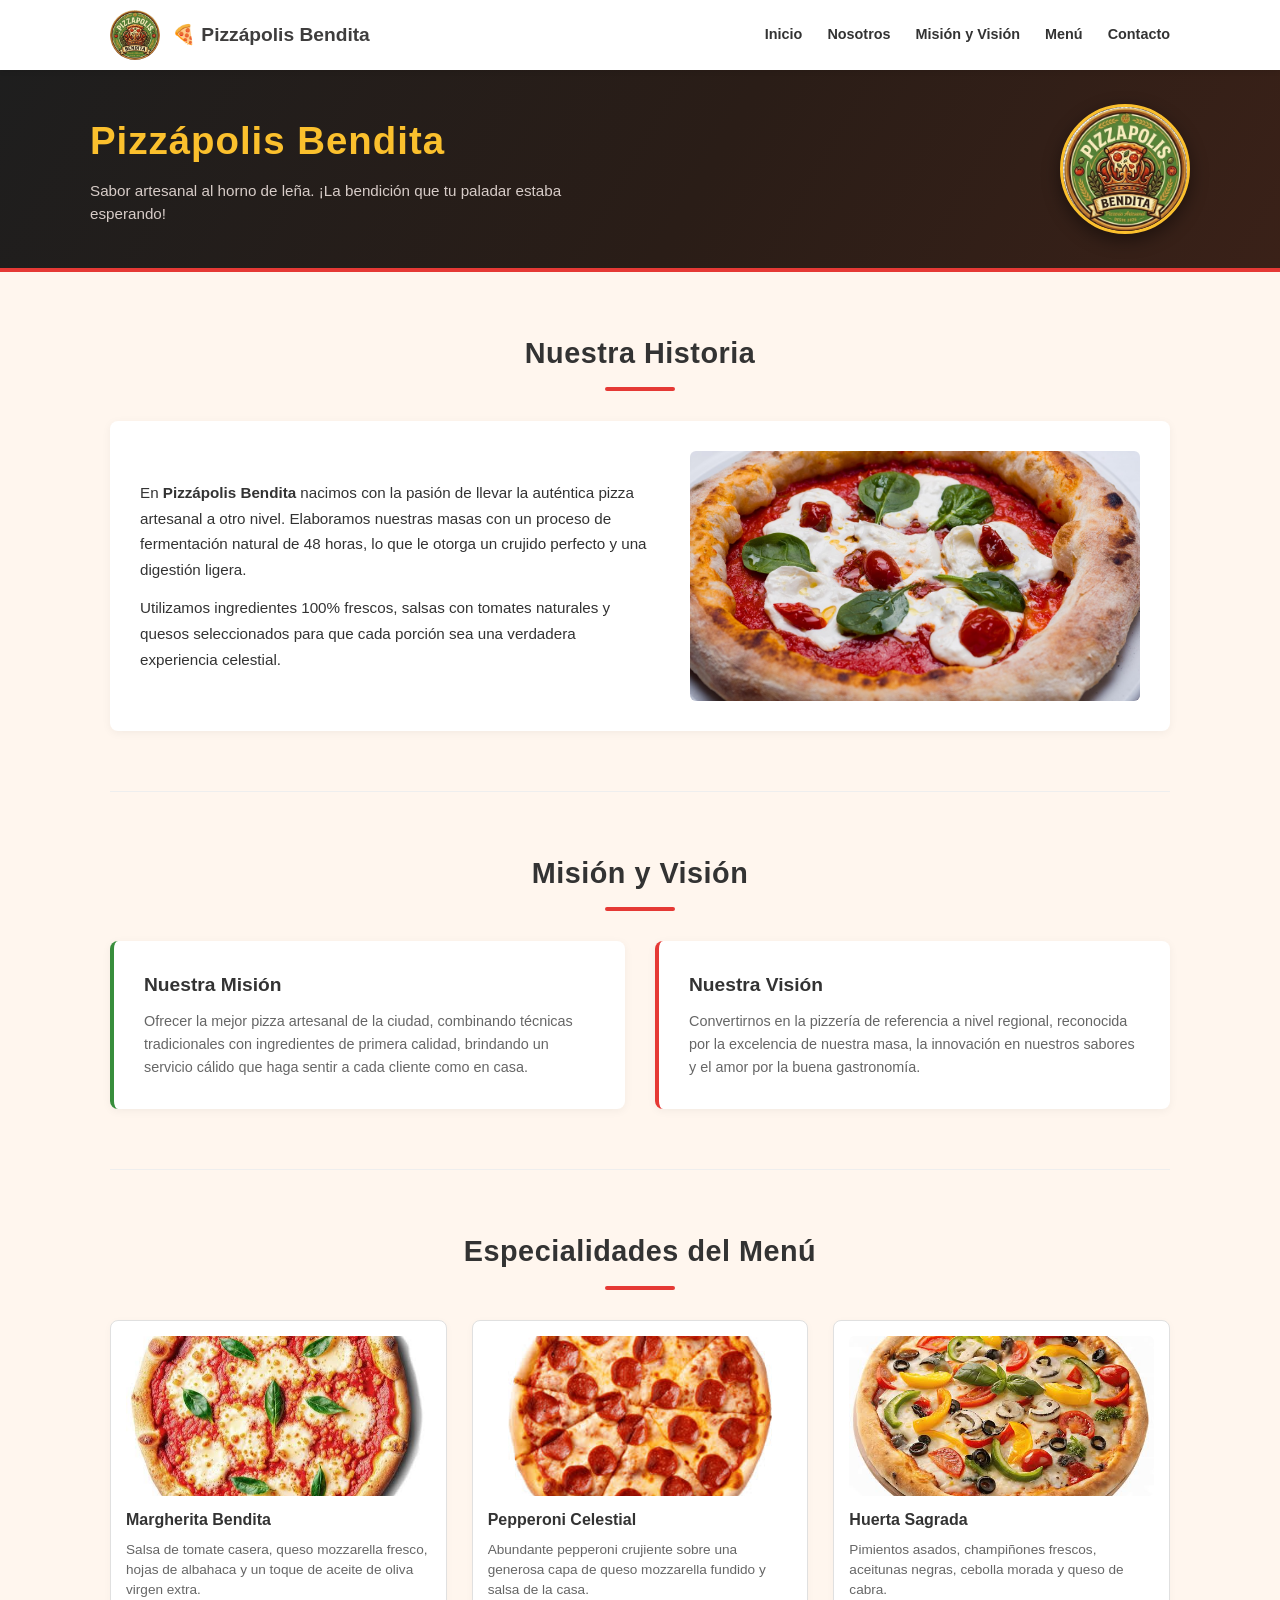
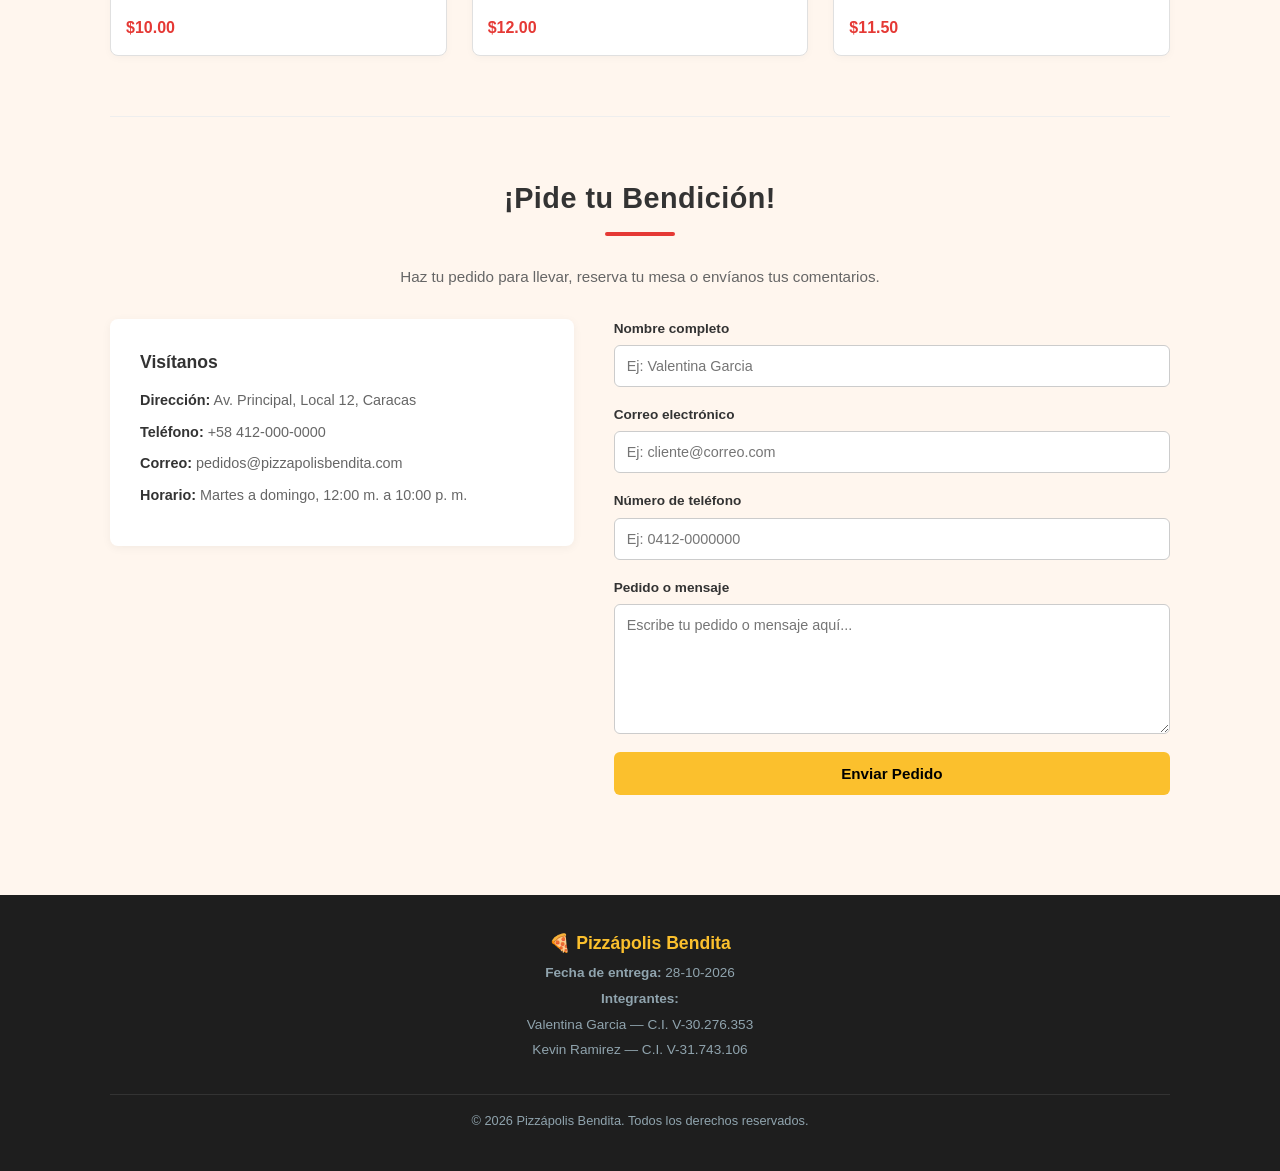
==== commit 945cd845: "fix: add Kevin's student ID to footer" ====
--- a/assets/index.html
+++ b/assets/index.html
@@ -167,7 +167,7 @@
             <ul class="lista-integrantes">
 
                 <li>Valentina Garcia — C.I. V-30.276.353</li>
-                <li>Kevin Ramirez — C.I. V-XX.XXX.XXX</li>
+                <li>Kevin Ramirez — C.I. V-31.743.106</li>
             </ul>
 
             <p class="footer-copy">&copy; 2026 Pizzápolis Bendita. Todos los derechos reservados.</p>
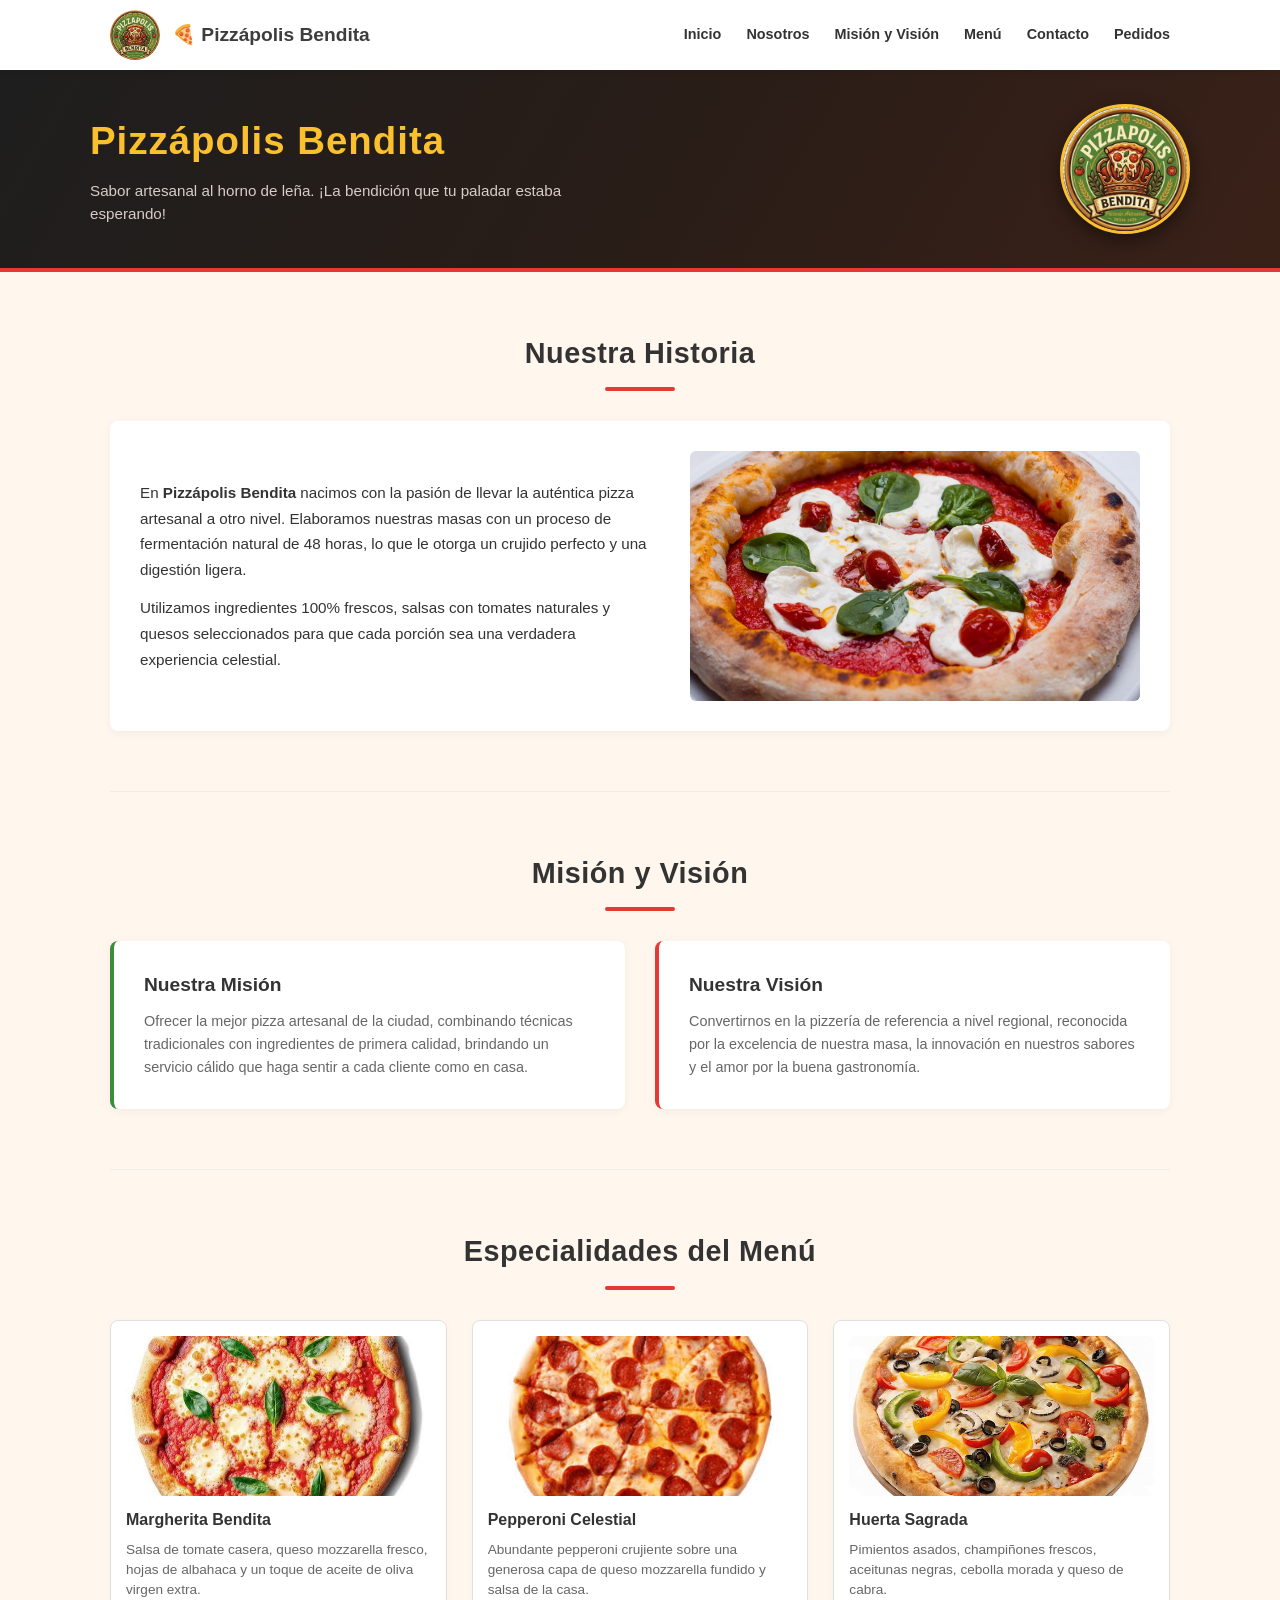
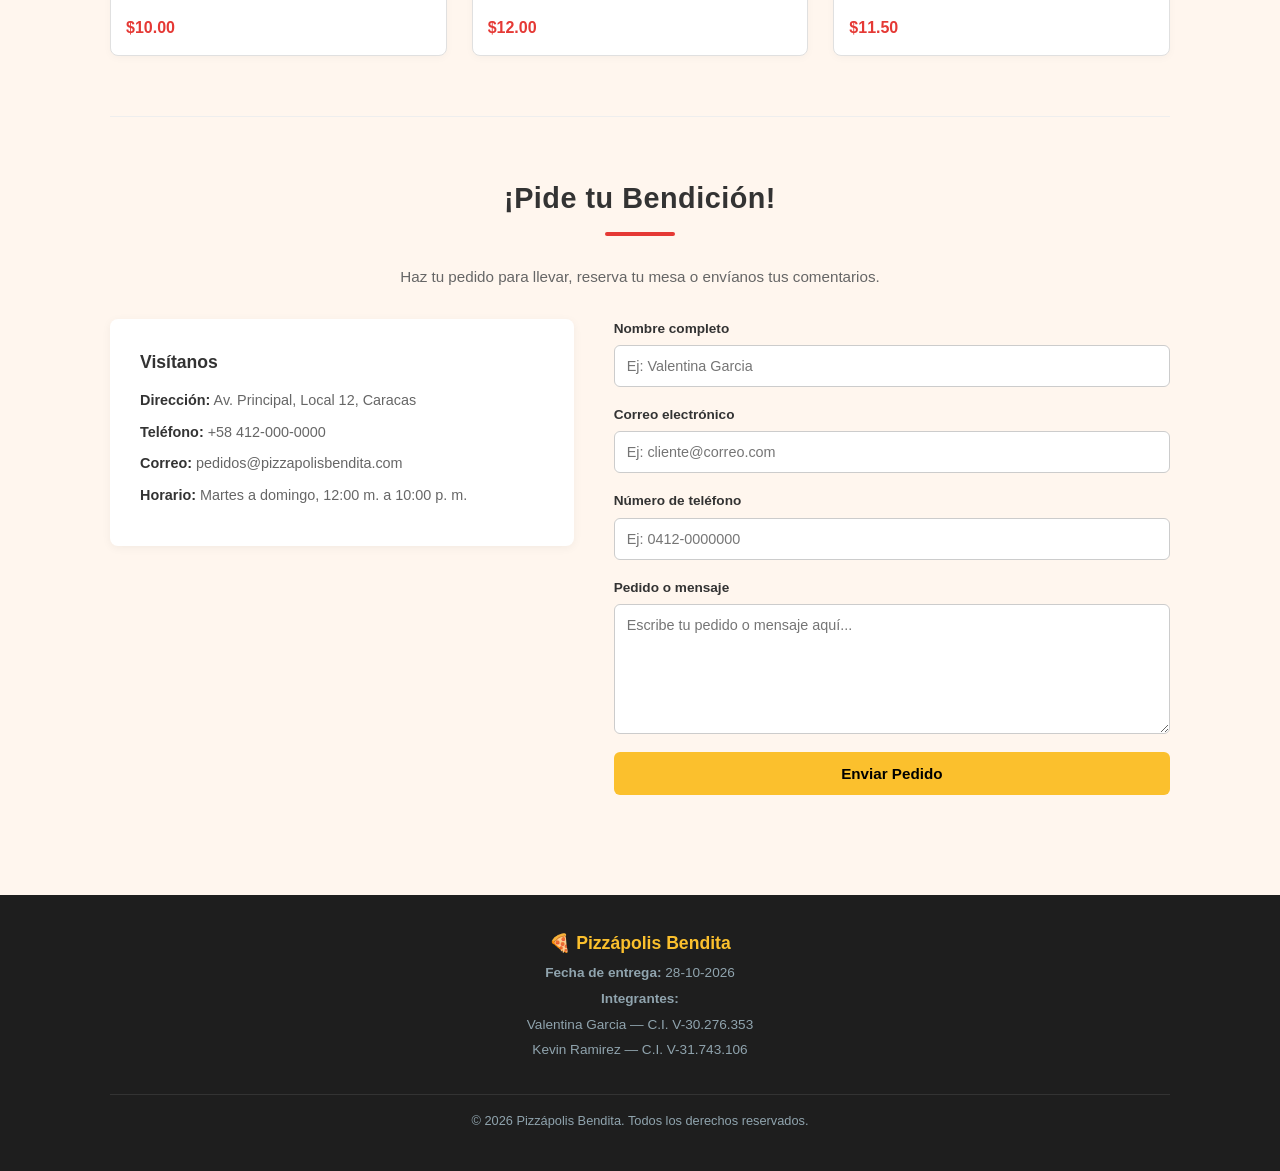
==== commit 65462728: "funciones javascript" ====
--- a/assets/index.html
+++ b/assets/index.html
@@ -33,6 +33,7 @@
                 <li><a href="#mision-vision">Misión y Visión</a></li>
                 <li><a href="#menu">Menú</a></li>
                 <li><a href="#contacto">Contacto</a></li>
+                <li><a href="pedidos.html">Pedidos</a></li>
             </ul>
 
         </div>
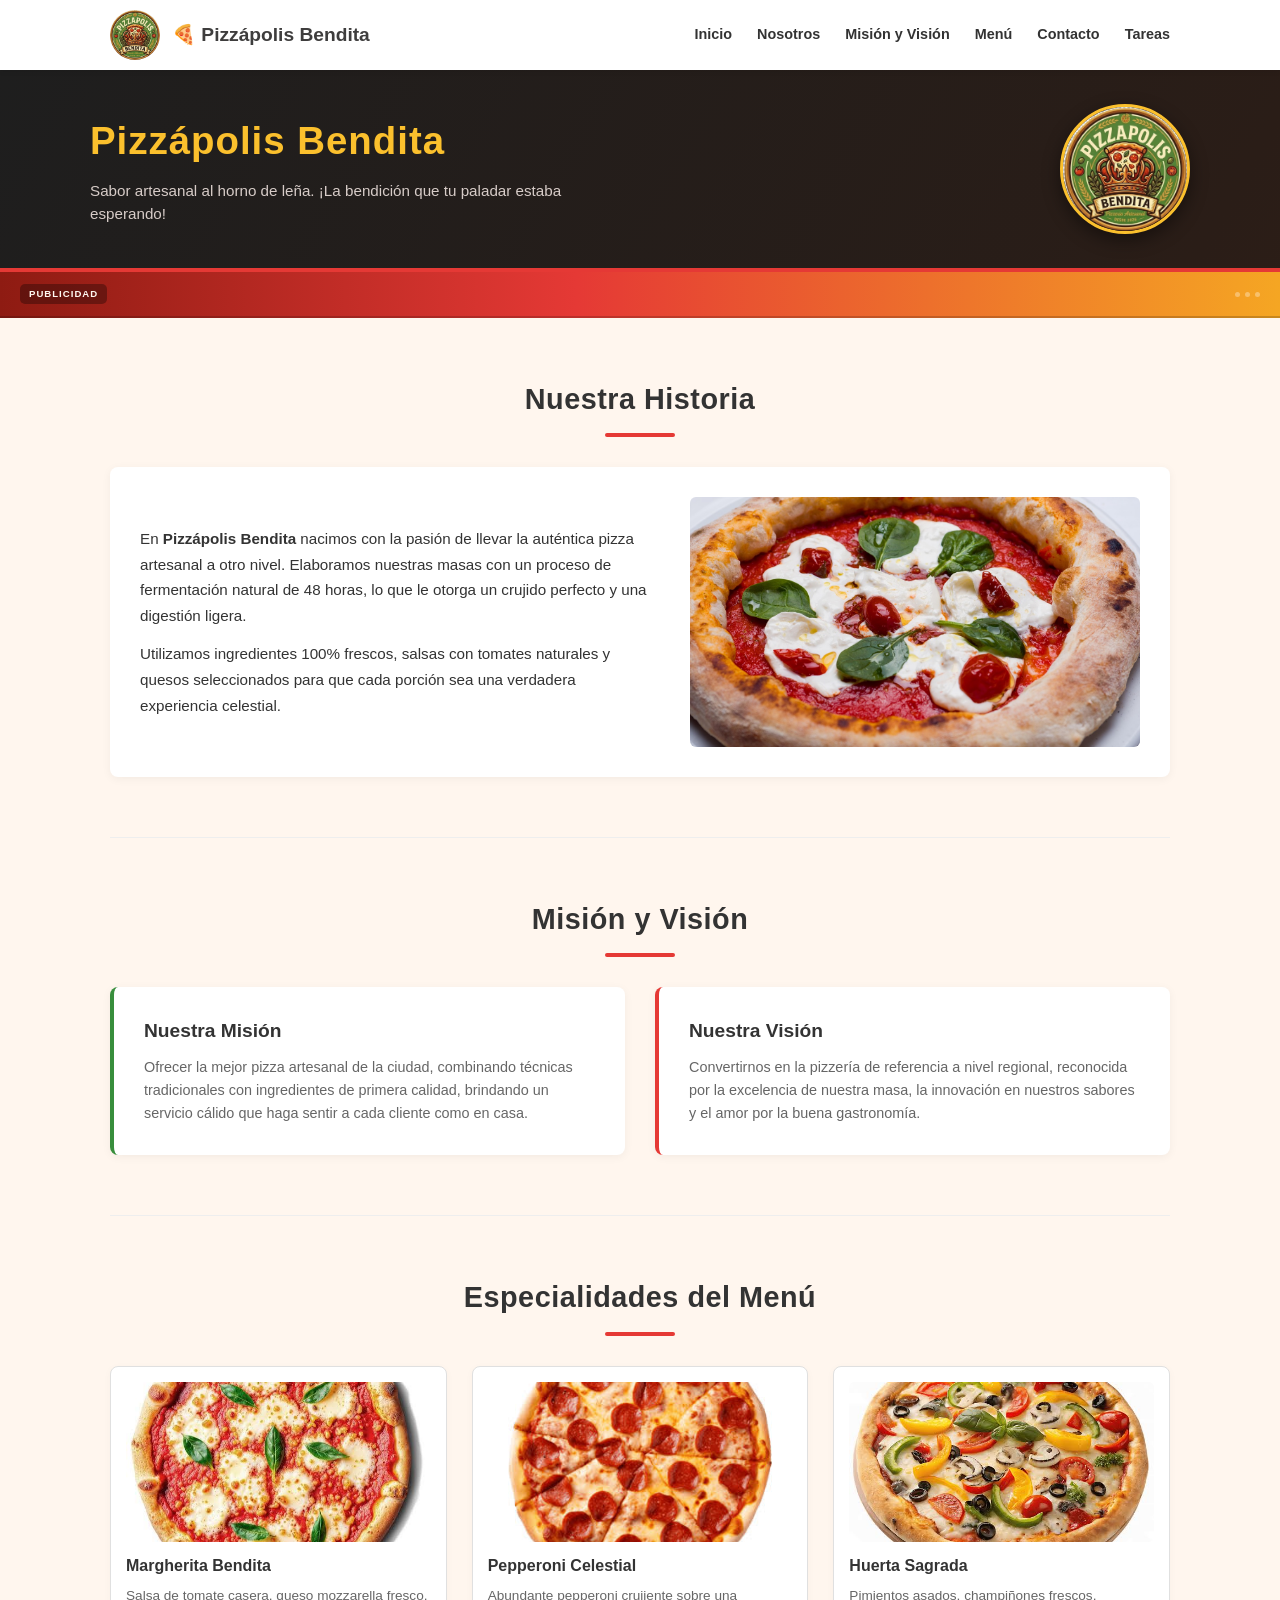
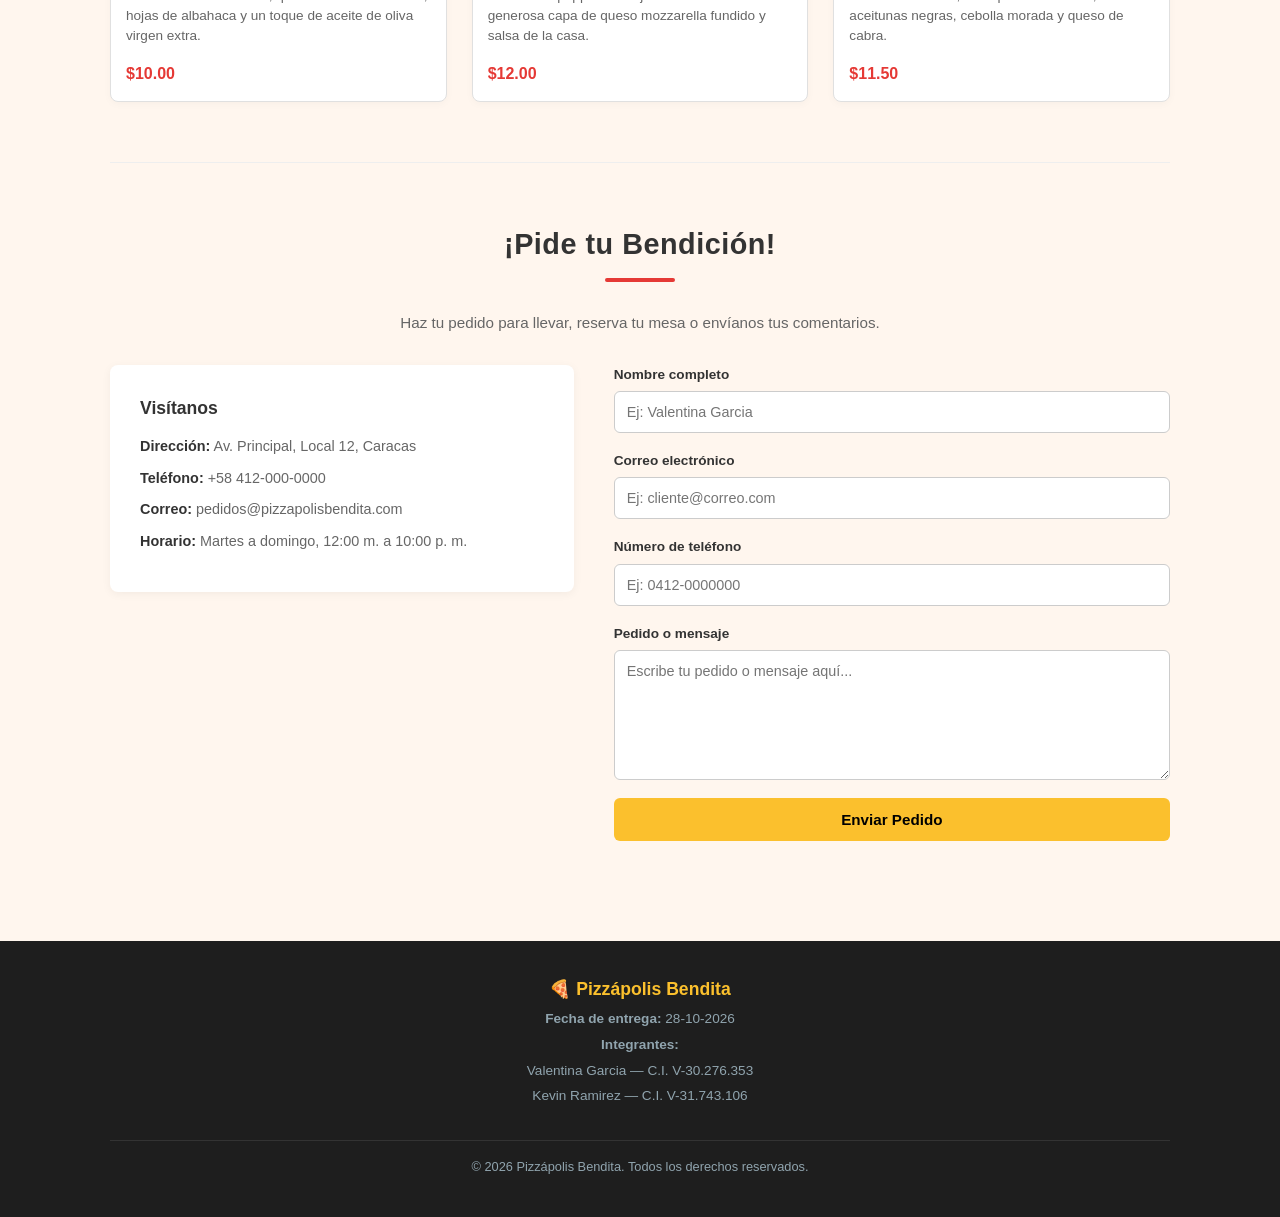
==== commit ef22e250: "Cambios rapidos" ====
--- a/assets/index.html
+++ b/assets/index.html
@@ -1,4 +1,4 @@
-<!DOCTYPE html>
+﻿<!DOCTYPE html>
 <html lang="es">
 <head>
     <meta charset="UTF-8">
@@ -33,7 +33,7 @@
                 <li><a href="#mision-vision">Misión y Visión</a></li>
                 <li><a href="#menu">Menú</a></li>
                 <li><a href="#contacto">Contacto</a></li>
-                <li><a href="pedidos.html">Pedidos</a></li>
+                <li><a href="tareas.html">Tareas</a></li>
             </ul>
 
         </div>
@@ -53,6 +53,31 @@
 
         </div>
     </header>
+
+    <aside class="franja-publicidad" aria-label="Publicidad">
+        <span class="etiqueta-publicidad">Publicidad</span>
+        <div class="franja-ventana">
+            <div class="franja-pista">
+                <p class="franja-slide">
+                    <span class="franja-icono" aria-hidden="true">🍕</span>
+                    <strong>2x1 en pizzas familiares</strong>
+                    <span class="franja-detalle">todos los martes</span>
+                </p>
+                <p class="franja-slide">
+                    <span class="franja-icono" aria-hidden="true">🔥</span>
+                    <strong>20 % en el miércoles de horno</strong>
+                    <span class="franja-detalle">todo el menú</span>
+                </p>
+                <p class="franja-slide">
+                    <span class="franja-icono" aria-hidden="true">🚚</span>
+                    <strong>Delivery Desde $2</strong>
+                    <span class="franja-detalle">Gratis dentro de la ciudad</span>
+                </p>
+            </div>
+        </div>
+        <div class="franja-puntos" aria-hidden="true"><i></i><i></i><i></i></div>
+        <div class="franja-progreso" aria-hidden="true"><span></span></div>
+    </aside>
 
     <main class="contenedor-main">
 
--- a/assets/css/style.css
+++ b/assets/css/style.css
@@ -590,6 +590,319 @@
     }
 }
 
+.franja-publicidad {
+    position: relative;
+    display: flex;
+    align-items: center;
+    gap: 14px;
+    padding: 10px 20px 12px;
+    overflow: hidden;
+    font-size: 0.8rem;
+    font-weight: 600;
+    letter-spacing: 0.2px;
+    color: #FFF8F1;
+    background-image: linear-gradient(90deg, #8E1B12, #E53935 45%, #F5A623);
+}
+
+.etiqueta-publicidad {
+    flex-shrink: 0;
+    padding: 3px 9px;
+    font-size: 0.6rem;
+    font-weight: 800;
+    letter-spacing: 1px;
+    text-transform: uppercase;
+    color: #FFF8F1;
+    background-color: rgba(0, 0, 0, 0.32);
+    border-radius: 5px;
+}
+
+.franja-ventana {
+    position: relative;
+    flex: 1;
+    height: 24px;
+    overflow: hidden;
+}
+
+.franja-pista {
+    position: absolute;
+    inset: 0;
+}
+
+.franja-slide {
+    position: absolute;
+    inset: 0;
+    display: flex;
+    align-items: center;
+    gap: 9px;
+    margin: 0;
+    overflow: hidden;
+    white-space: nowrap;
+    opacity: 0;
+    animation: anuncioRotativo 15s linear infinite;
+}
+
+.franja-slide:nth-child(2) {
+    animation-delay: 5s;
+}
+
+.franja-slide:nth-child(3) {
+    animation-delay: 10s;
+}
+
+.franja-icono {
+    display: grid;
+    place-items: center;
+    flex-shrink: 0;
+    width: 23px;
+    height: 23px;
+    font-size: 0.78rem;
+    background-color: rgba(0, 0, 0, 0.28);
+    border-radius: 50%;
+}
+
+.franja-slide strong {
+    font-weight: 800;
+    letter-spacing: 0.1px;
+}
+
+.franja-detalle {
+    overflow: hidden;
+    font-weight: 600;
+    text-overflow: ellipsis;
+    color: rgba(255, 248, 241, 0.82);
+}
+
+.franja-detalle::before {
+    content: "· ";
+}
+
+.franja-publicidad:hover .franja-slide,
+.franja-publicidad:hover .franja-progreso span,
+.franja-publicidad:hover .franja-puntos i {
+    animation-play-state: paused;
+}
+
+.franja-puntos {
+    display: flex;
+    flex-shrink: 0;
+    gap: 5px;
+    align-items: center;
+}
+
+.franja-puntos i {
+    display: block;
+    width: 5px;
+    height: 5px;
+    background-color: #FFF8F1;
+    border-radius: 50%;
+    opacity: 0.35;
+    animation: puntoActivo 15s linear infinite;
+}
+
+.franja-puntos i:nth-child(2) {
+    animation-delay: 5s;
+}
+
+.franja-puntos i:nth-child(3) {
+    animation-delay: 10s;
+}
+
+.franja-progreso {
+    position: absolute;
+    right: 0;
+    bottom: 0;
+    left: 0;
+    height: 2px;
+    background-color: rgba(0, 0, 0, 0.18);
+}
+
+.franja-progreso span {
+    display: block;
+    height: 100%;
+    background-color: rgba(255, 255, 255, 0.85);
+    transform: scaleX(0);
+    transform-origin: left center;
+    animation: progresoFranja 15s linear infinite;
+}
+
+@keyframes anuncioRotativo {
+    0% {
+        opacity: 0;
+        transform: translateY(9px);
+    }
+    1% {
+        opacity: 1;
+        transform: none;
+    }
+    33.33% {
+        opacity: 1;
+        transform: none;
+    }
+    34.6% {
+        opacity: 0;
+        transform: translateY(-9px);
+    }
+    100% {
+        opacity: 0;
+        transform: translateY(-9px);
+    }
+}
+
+@keyframes progresoFranja {
+    0% {
+        transform: scaleX(0);
+    }
+    33.33% {
+        transform: scaleX(1);
+    }
+    33.34% {
+        transform: scaleX(0);
+    }
+    100% {
+        transform: scaleX(0);
+    }
+}
+
+@keyframes puntoActivo {
+    0% {
+        opacity: 1;
+    }
+    32% {
+        opacity: 1;
+    }
+    34.6% {
+        opacity: 0.35;
+    }
+    100% {
+        opacity: 0.35;
+    }
+}
+
+@keyframes anuncioRotativoSuave {
+    0% {
+        opacity: 0;
+    }
+    1% {
+        opacity: 1;
+    }
+    33.33% {
+        opacity: 1;
+    }
+    34.6% {
+        opacity: 0;
+    }
+    100% {
+        opacity: 0;
+    }
+}
+
+.header {
+    background-size: 170% 170%;
+    animation: degradadoVivo 20s ease infinite;
+}
+
+.header h1 {
+    animation: aparecerArriba 0.7s ease backwards;
+}
+
+.header .contenido-header p {
+    animation: aparecerArriba 0.7s ease 0.12s backwards;
+}
+
+.logo-header img {
+    animation: flotarSuave 7s ease-in-out infinite;
+}
+
+.bloque-nosotros {
+    animation: aparecerArriba 0.7s ease backwards;
+}
+
+.mision,
+.vision {
+    animation: aparecerArriba 0.7s ease 0.1s backwards;
+}
+
+.vision {
+    animation-delay: 0.2s;
+}
+
+.grid-servicios .servicio {
+    animation: aparecerArriba 0.6s ease backwards;
+}
+
+.grid-servicios .servicio:nth-child(2) {
+    animation-delay: 0.1s;
+}
+
+.grid-servicios .servicio:nth-child(3) {
+    animation-delay: 0.2s;
+}
+
+.grid-servicios .servicio:nth-child(4) {
+    animation-delay: 0.3s;
+}
+
+@keyframes aparecerArriba {
+    from {
+        opacity: 0;
+        transform: translateY(16px);
+    }
+}
+
+@keyframes flotarSuave {
+    0%,
+    100% {
+        transform: translateY(0);
+    }
+    50% {
+        transform: translateY(-8px);
+    }
+}
+
+@keyframes degradadoVivo {
+    0%,
+    100% {
+        background-position: 0% 50%;
+    }
+    50% {
+        background-position: 100% 50%;
+    }
+}
+
+@media (prefers-reduced-motion: reduce) {
+
+    *,
+    *::before,
+    *::after {
+        animation-duration: 0.001ms !important;
+        animation-iteration-count: 1 !important;
+        transition-duration: 0.001ms !important;
+        scroll-behavior: auto !important;
+    }
+
+    .js .revelar {
+        opacity: 1;
+        transform: none;
+    }
+
+    .franja-slide {
+        animation-name: anuncioRotativoSuave !important;
+        animation-duration: 15s !important;
+        animation-timing-function: linear !important;
+        animation-iteration-count: infinite !important;
+    }
+
+    .franja-progreso span {
+        animation-duration: 15s !important;
+        animation-iteration-count: infinite !important;
+    }
+
+    .franja-puntos i {
+        animation-duration: 15s !important;
+        animation-iteration-count: infinite !important;
+    }
+}
+
 @media (max-width: 600px) {
 
     .brand-title {
@@ -626,5 +939,34 @@
     .servicio img {
         height: 190px;
     }
-}
-
+
+    .franja-publicidad {
+        gap: 9px;
+        padding: 9px 14px 11px;
+        font-size: 0.72rem;
+    }
+
+    .etiqueta-publicidad {
+        padding: 3px 7px;
+        font-size: 0.54rem;
+        letter-spacing: 0.5px;
+    }
+
+    .franja-ventana {
+        height: 21px;
+    }
+
+    .franja-slide {
+        gap: 7px;
+    }
+
+    .franja-icono {
+        width: 20px;
+        height: 20px;
+        font-size: 0.68rem;
+    }
+
+    .franja-detalle {
+        display: none;
+    }
+}
